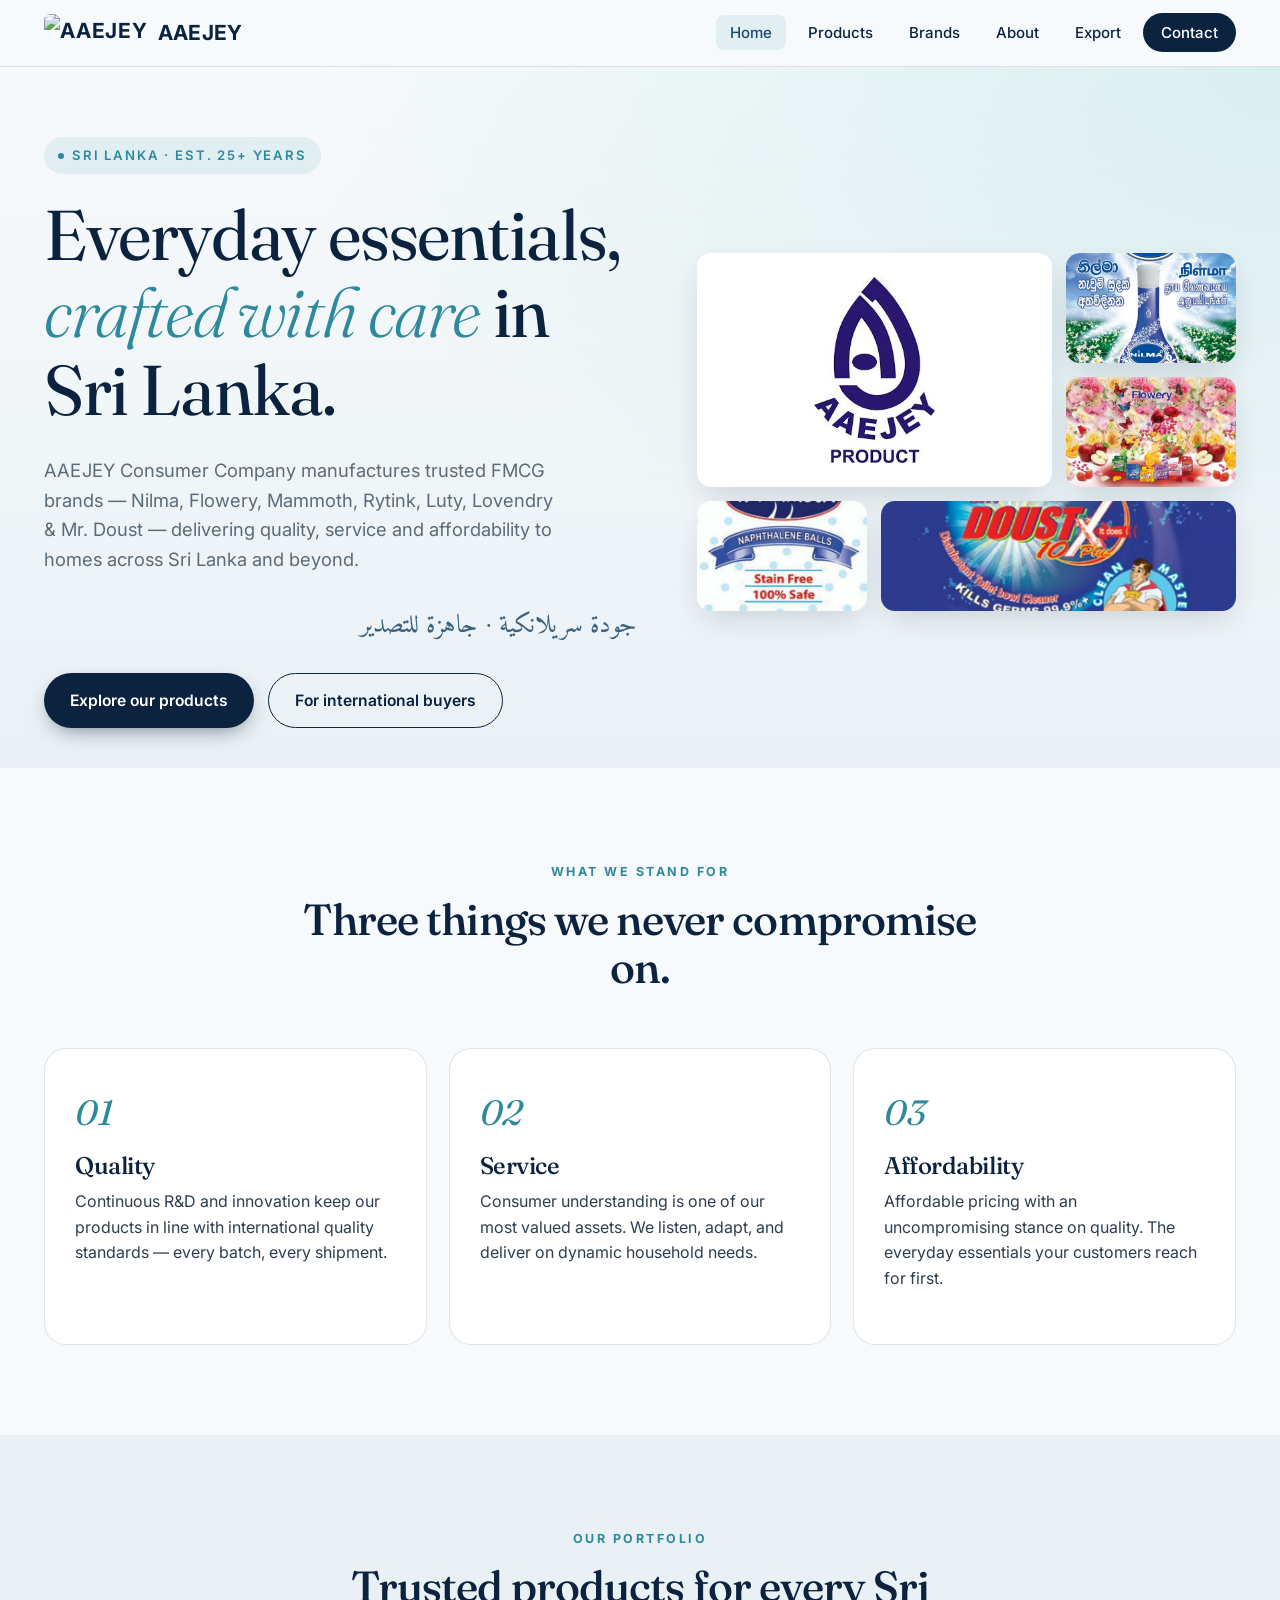
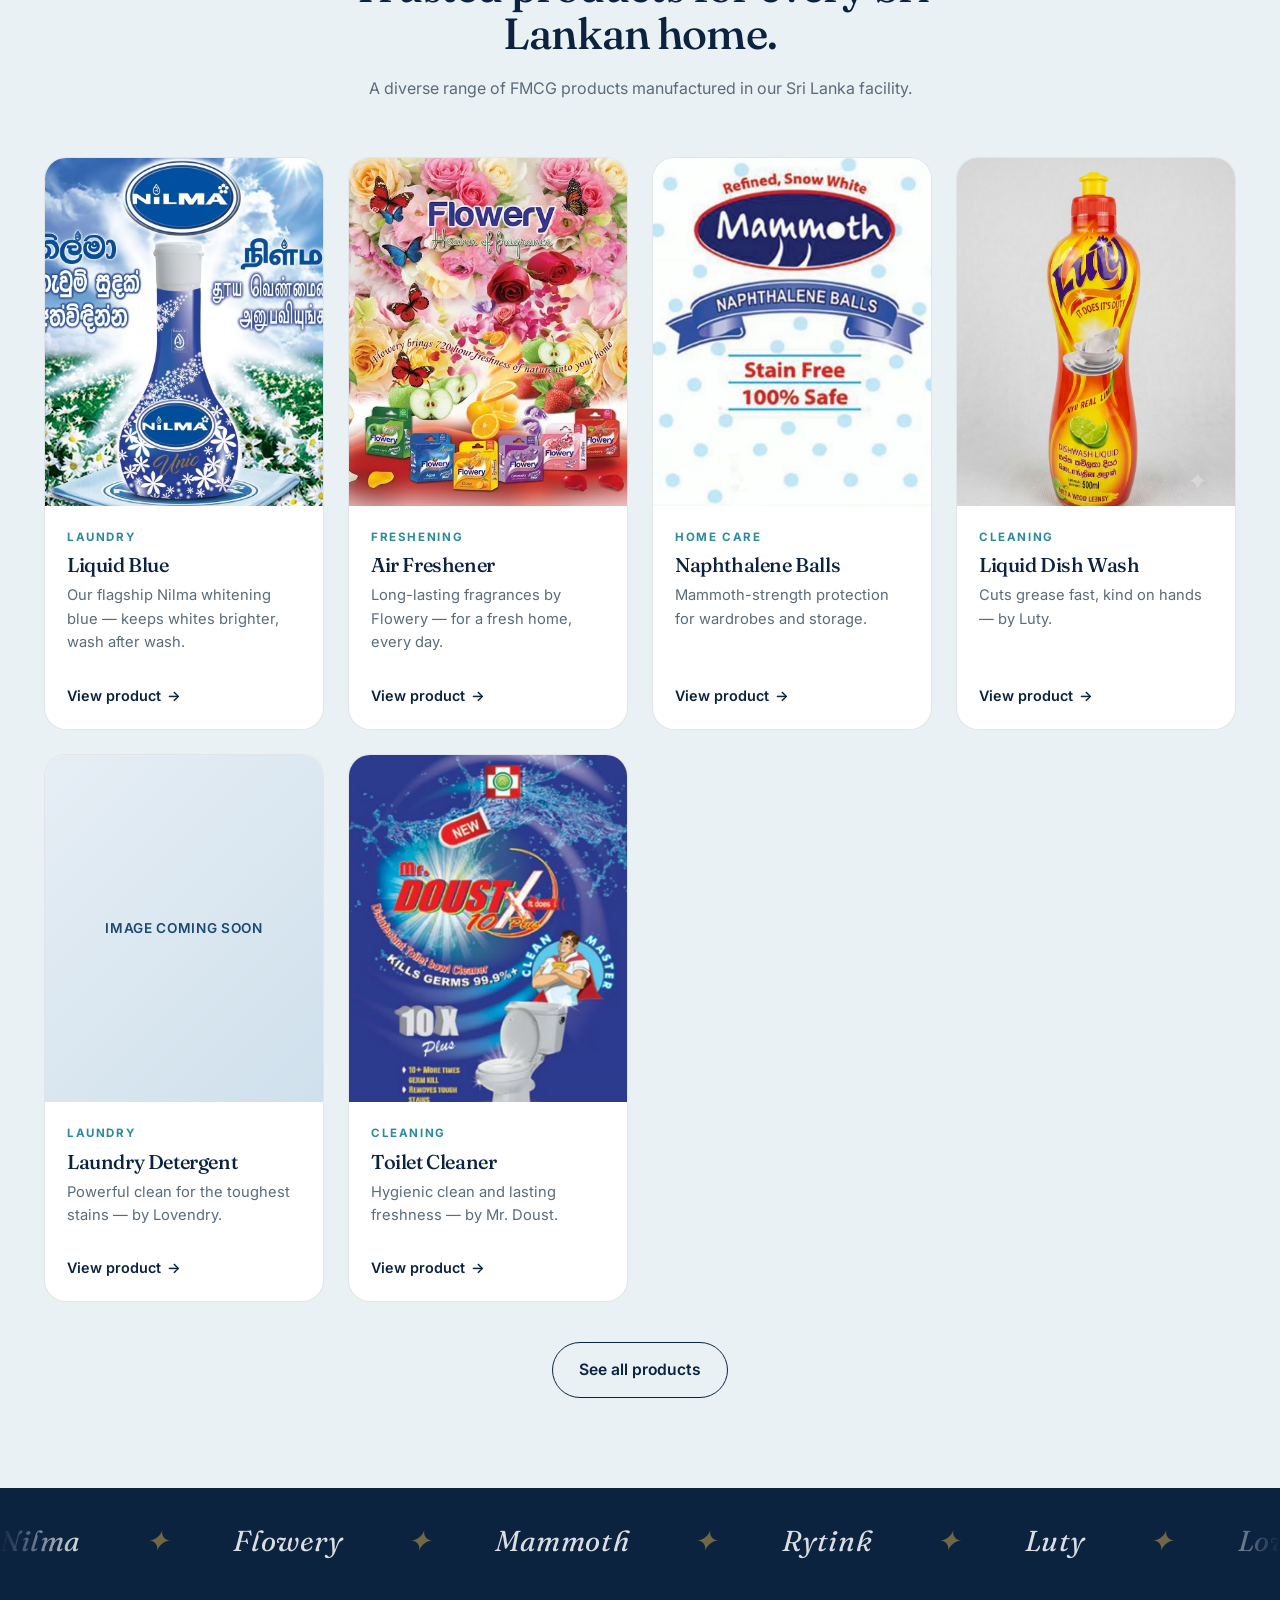
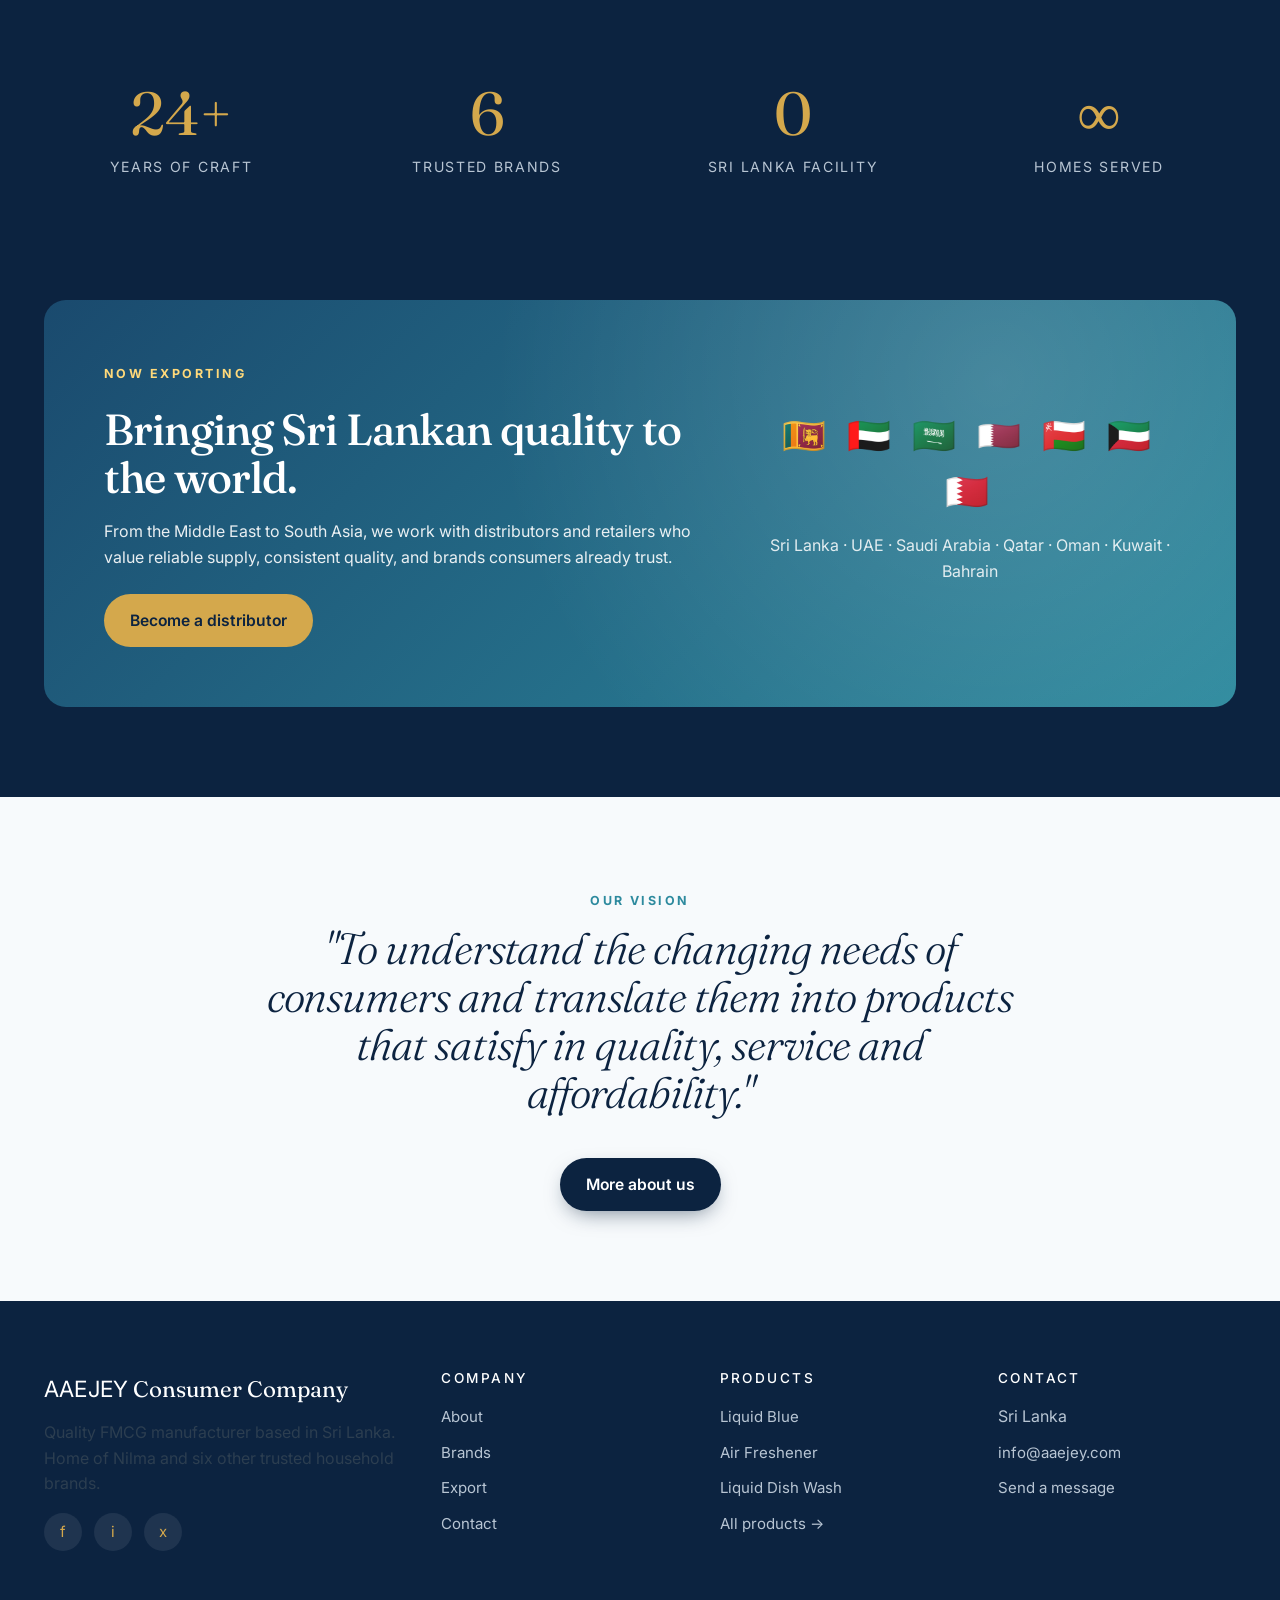
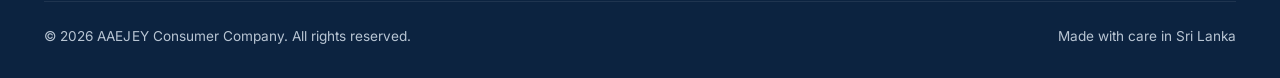
==== public/index.html @ 7e5bed6c "Changes Co-authored-by: abdulmalikhyder <215497698+abdulmalikhyder@users.noreply.github.com>" ====
<!DOCTYPE html>
<html lang="en">
<head>
  <link rel="icon" type="image/jpeg" href="https://assets.zyrosite.com/cdn-cgi/image/format=auto,w=32,h=32,fit=crop,q=95/A0xe4yop0MS1pJjZ/th-YrD1LxaeLzt4BWar.jpg" />

  <meta charset="UTF-8" />
  <meta name="viewport" content="width=device-width, initial-scale=1.0" />
  <title>AAEJEY Consumer Company — Sri Lankan FMCG Manufacturer & Exporter</title>
  <meta name="description" content="AAEJEY Consumer Company manufactures trusted FMCG brands — Nilma, Flowery, Mammoth, Rytink, Luty, Lovendry, Mr. Doust — from our Sri Lanka facility in Sri Lanka. Exporting quality home-care products worldwide." />
  <meta name="author" content="AAEJEY Consumer Company" />
  <meta property="og:title" content="AAEJEY Consumer Company — Sri Lankan FMCG Manufacturer & Exporter" />
  <meta property="og:description" content="25+ years of quality FMCG manufacturing in Sri Lanka. Now serving the Middle East and global markets." />
  <meta property="og:type" content="website" />
  <meta property="og:image" content="https://assets.zyrosite.com/cdn-cgi/image/format=auto,w=1200,h=630,fit=crop/A0xe4yop0MS1pJjZ/my-project-1-YNqOXwJGp0TwbP0M.jpg" />
  <meta name="twitter:card" content="summary_large_image" />
  <link rel="preconnect" href="https://fonts.googleapis.com" />
  <link rel="preconnect" href="https://fonts.gstatic.com" crossorigin />
  <link href="https://fonts.googleapis.com/css2?family=Fraunces:ital,wght@0,300..700;1,300..700&family=Inter:wght@400;500;600;700&family=Amiri:wght@400;700&display=swap" rel="stylesheet" />
  <link rel="stylesheet" href="assets/css/styles.css" />
</head>
<body>

<!-- NAV -->
<nav class="nav">
  <div class="nav-inner">
    <a href="index.html" class="brand">
      <img src="https://assets.zyrosite.com/cdn-cgi/image/format=auto,w=120,fit=crop,q=95/A0xe4yop0MS1pJjZ/th-YrD1LxaeLzt4BWar.jpg" class="brand-logo-img" alt="AAEJEY" />
      <span><span class="aaejey-name">AAEJEY</span></span>
    </a>
    <button class="hamburger" aria-label="Menu"><span></span><span></span><span></span></button>
    <ul class="nav-links">
      <li><a href="index.html">Home</a></li>
      <li><a href="products.html">Products</a></li>
      <li><a href="brands.html">Brands</a></li>
      <li><a href="about.html">About</a></li>
      <li><a href="export.html">Export</a></li>
      <li><a href="contact.html" class="nav-cta">Contact</a></li>
    </ul>
  </div>
</nav>

<!-- HERO -->
<header class="hero">
  <div class="container hero-grid">
    <div class="reveal">
      <span class="hero-eyebrow">Sri Lanka · Est. 25+ years</span>
      <h1>Everyday essentials, <em>crafted with care</em> in Sri Lanka.</h1>
      <p class="hero-sub"><span class="aaejey-name">AAEJEY</span> Consumer Company manufactures trusted FMCG brands — Nilma, Flowery, Mammoth, Rytink, Luty, Lovendry &amp; Mr. Doust — delivering quality, service and affordability to homes across Sri Lanka and beyond.</p>
      <p class="hero-arabic">جودة سريلانكية · جاهزة للتصدير</p>
      <div class="hero-cta">
        <a href="products.html" class="btn btn-primary">Explore our products</a>
        <a href="export.html" class="btn btn-ghost">For international buyers</a>
      </div>
    </div>
    <div class="hero-collage reveal">
      <img src="assets/images/aaejey-logo.png" alt="AAEJEY brand showcase" loading="eager" style="object-fit: contain; background: #fff; padding: 24px;" />
      <img src="assets/images/liquid-blue.png" alt="Nilma product" loading="lazy" />
      <img src="assets/images/air-freshener.png" alt="Product detail" loading="lazy" />
      <img src="assets/images/naphthalene-balls.png" alt="Product detail" loading="lazy" />
      <img src="assets/images/toilet-cleaner.png" alt="Product detail" loading="lazy" />
    </div>
  </div>
</header>

<!-- PILLARS -->
<section class="section">
  <div class="container">
    <div class="section-head reveal">
      <span class="section-eyebrow">What we stand for</span>
      <h2>Three things we never compromise on.</h2>
    </div>
    <div class="pillars">
      <div class="pillar reveal">
        <div class="pillar-num">01</div>
        <h3>Quality</h3>
        <p>Continuous R&amp;D and innovation keep our products in line with international quality standards — every batch, every shipment.</p>
      </div>
      <div class="pillar reveal">
        <div class="pillar-num">02</div>
        <h3>Service</h3>
        <p>Consumer understanding is one of our most valued assets. We listen, adapt, and deliver on dynamic household needs.</p>
      </div>
      <div class="pillar reveal">
        <div class="pillar-num">03</div>
        <h3>Affordability</h3>
        <p>Affordable pricing with an uncompromising stance on quality. The everyday essentials your customers reach for first.</p>
      </div>
    </div>
  </div>
</section>

<!-- PRODUCT FEATURED -->
<section class="section" style="background:var(--paper-2);">
  <div class="container">
    <div class="section-head reveal">
      <span class="section-eyebrow">Our portfolio</span>
      <h2>Trusted products for every Sri Lankan home.</h2>
      <p class="muted">A diverse range of FMCG products manufactured in our Sri Lanka facility.</p>
    </div>
    <div class="product-grid">
      <a href="products/liquid-blue.html" class="product-card reveal">
        <div class="product-card-media" style="aspect-ratio:4/5;background:#fff;"><img src="assets/images/liquid-blue.png" alt="Nilma Liquid Blue" style="object-fit:cover;width:100%;height:100%;" /></div>
        <div class="product-card-body">
          <div class="product-card-tag">Laundry</div>
          <h3>Liquid Blue</h3>
          <p>Our flagship Nilma whitening blue — keeps whites brighter, wash after wash.</p>
          <span class="product-card-link">View product</span>
        </div>
      </a>
      <a href="products/air-freshener.html" class="product-card reveal">
        <div class="product-card-media" style="aspect-ratio:4/5;background:#fff;"><img src="assets/images/air-freshener.png" alt="Air Freshener" style="object-fit:cover;width:100%;height:100%;" /></div>
        <div class="product-card-body">
          <div class="product-card-tag">Freshening</div>
          <h3>Air Freshener</h3>
          <p>Long-lasting fragrances by Flowery — for a fresh home, every day.</p>
          <span class="product-card-link">View product</span>
        </div>
      </a>
      <a href="products/naphthalene-balls.html" class="product-card reveal">
        <div class="product-card-media" style="aspect-ratio:4/5;background:#fff;"><img src="assets/images/naphthalene-balls.png" alt="Naphthalene Balls" style="object-fit:cover;width:100%;height:100%;" /></div>
        <div class="product-card-body">
          <div class="product-card-tag">Home care</div>
          <h3>Naphthalene Balls</h3>
          <p>Mammoth-strength protection for wardrobes and storage.</p>
          <span class="product-card-link">View product</span>
        </div>
      </a>
      <a href="products/liquid-dish-wash.html" class="product-card reveal">
        <div class="product-card-media" style="aspect-ratio:4/5;background:#fff;"><img src="assets/images/liquid-dish-wash.png" alt="Liquid Dish Wash" style="object-fit:cover;width:100%;height:100%;" /></div>
        <div class="product-card-body">
          <div class="product-card-tag">Cleaning</div>
          <h3>Liquid Dish Wash</h3>
          <p>Cuts grease fast, kind on hands — by Luty.</p>
          <span class="product-card-link">View product</span>
        </div>
      </a>
      <a href="products/laundry-detergent.html" class="product-card reveal">
        <div class="product-card-media" style="display:flex;align-items:center;justify-content:center;background:linear-gradient(135deg,#e6eef5,#cfe0ec);color:#1a4a6e;font-family:Inter,sans-serif;font-size:.85rem;font-weight:600;letter-spacing:.05em;text-transform:uppercase;min-height:180px;">Image coming soon</div>
        <div class="product-card-body">
          <div class="product-card-tag">Laundry</div>
          <h3>Laundry Detergent</h3>
          <p>Powerful clean for the toughest stains — by Lovendry.</p>
          <span class="product-card-link">View product</span>
        </div>
      </a>
      <a href="products/toilet-cleaner.html" class="product-card reveal">
        <div class="product-card-media" style="aspect-ratio:4/5;background:#fff;"><img src="assets/images/toilet-cleaner.png" alt="Toilet Cleaner" style="object-fit:cover;width:100%;height:100%;" /></div>
        <div class="product-card-body">
          <div class="product-card-tag">Cleaning</div>
          <h3>Toilet Cleaner</h3>
          <p>Hygienic clean and lasting freshness — by Mr. Doust.</p>
          <span class="product-card-link">View product</span>
        </div>
      </a>
    </div>
    <div class="text-center" style="margin-top:40px;">
      <a href="products.html" class="btn btn-ghost">See all products</a>
    </div>
  </div>
</section>

<!-- MARQUEE -->
<div class="marquee">
  <div class="marquee-track">
    <span class="marquee-item">Nilma</span>
    <span class="marquee-item">Flowery</span>
    <span class="marquee-item">Mammoth</span>
    <span class="marquee-item">Rytink</span>
    <span class="marquee-item">Luty</span>
    <span class="marquee-item">Lovendry</span>
    <span class="marquee-item">Mr. Doust</span>
    <span class="marquee-item">Nilma</span>
    <span class="marquee-item">Flowery</span>
    <span class="marquee-item">Mammoth</span>
    <span class="marquee-item">Rytink</span>
    <span class="marquee-item">Luty</span>
    <span class="marquee-item">Lovendry</span>
    <span class="marquee-item">Mr. Doust</span>
  </div>
</div>

<!-- STATS / EXPORT -->
<section class="section section-dark">
  <div class="container">
    <div class="stats reveal">
      <div><div class="stat-num"><span data-count="25" data-suffix="+">0</span></div><div class="stat-label">Years of craft</div></div>
      <div><div class="stat-num"><span data-count="7">0</span></div><div class="stat-label">Trusted brands</div></div>
      <div><div class="stat-num"><span data-count="1">0</span></div><div class="stat-label">Sri Lanka facility</div></div>
      <div><div class="stat-num">∞</div><div class="stat-label">Homes served</div></div>
    </div>
    <div class="divider"></div>
    <div class="export-banner reveal">
      <div>
        <span class="section-eyebrow" style="color:#ffd97a;">Now exporting</span>
        <h2 style="margin-top:8px;">Bringing Sri Lankan quality to the world.</h2>
        <p>From the Middle East to South Asia, we work with distributors and retailers who value reliable supply, consistent quality, and brands consumers already trust.</p>
        <a href="export.html" class="btn btn-gold" style="margin-top:8px;">Become a distributor</a>
      </div>
      <div class="text-center">
        <div class="export-flags">🇱🇰 🇦🇪 🇸🇦 🇶🇦 🇴🇲 🇰🇼 🇧🇭</div>
        <p style="margin-top:14px;opacity:.85;">Sri Lanka · UAE · Saudi Arabia · Qatar · Oman · Kuwait · Bahrain</p>
      </div>
    </div>
  </div>
</section>

<!-- VISION SNIPPET -->
<section class="section">
  <div class="container" style="max-width:820px;text-align:center;">
    <div class="reveal">
      <span class="section-eyebrow">Our vision</span>
      <h2 style="font-style:italic;font-weight:300;">"To understand the changing needs of consumers and translate them into products that satisfy in quality, service and affordability."</h2>
      <a href="about.html" class="btn btn-primary" style="margin-top:24px;">More about us</a>
    </div>
  </div>
</section>

<!-- FOOTER -->
<footer class="footer">
  <div class="container">
    <div class="footer-grid">
      <div>
        <div class="footer-brand"><span class="aaejey-name">AAEJEY</span> Consumer Company</div>
        <p>Quality FMCG manufacturer based in Sri Lanka. Home of Nilma and six other trusted household brands.</p>
        <div class="footer-social">
          <a href="https://www.facebook.com/" aria-label="Facebook">f</a>
          <a href="https://www.instagram.com/" aria-label="Instagram">i</a>
          <a href="https://twitter.com/" aria-label="Twitter">x</a>
        </div>
      </div>
      <div>
        <h4>Company</h4>
        <ul>
          <li><a href="about.html">About</a></li>
          <li><a href="brands.html">Brands</a></li>
          <li><a href="export.html">Export</a></li>
          <li><a href="contact.html">Contact</a></li>
        </ul>
      </div>
      <div>
        <h4>Products</h4>
        <ul>
          <li><a href="products/liquid-blue.html">Liquid Blue</a></li>
          <li><a href="products/air-freshener.html">Air Freshener</a></li>
          <li><a href="products/liquid-dish-wash.html">Liquid Dish Wash</a></li>
          <li><a href="products.html">All products →</a></li>
        </ul>
      </div>
      <div>
        <h4>Contact</h4>
        <ul>
          <li>Sri Lanka</li>
          <li><a href="mailto:info@aaejey.com">info@aaejey.com</a></li>
          <li><a href="contact.html">Send a message</a></li>
        </ul>
      </div>
    </div>
    <div class="footer-bottom">
      <div>© <span id="year"></span> <span class="aaejey-name">AAEJEY</span> Consumer Company. All rights reserved.</div>
      <div>Made with care in Sri Lanka</div>
    </div>
  </div>
</footer>

<script src="assets/js/main.js"></script>
</body>
</html>
---- public/assets/css/styles.css ----
/* ============================================================
   AAEJEY Consumer Company — Ocean Deep design system
   Pure CSS. No build step. Edit freely.
   ============================================================ */

:root {
  --navy: #0c2340;
  --navy-2: #0f2d4f;
  --ocean: #1a4a6e;
  --teal: #2d8a9e;
  --mint: #5cbdb9;
  --gold: #d4a84c;
  --paper: #f7fafc;
  --paper-2: #eaf1f5;
  --ink: #0b1a2a;
  --muted: #5a6b7a;
  --line: rgba(12, 35, 64, 0.12);
  --shadow-sm: 0 2px 8px rgba(12, 35, 64, 0.06);
  --shadow-md: 0 12px 32px -8px rgba(12, 35, 64, 0.18);
  --shadow-lg: 0 30px 60px -20px rgba(12, 35, 64, 0.35);
  --radius: 14px;
  --radius-lg: 22px;
  --maxw: 1240px;
  --font-display: "Fraunces", Georgia, "Times New Roman", serif;
  --font-body: "Inter", -apple-system, BlinkMacSystemFont, "Segoe UI", Roboto, sans-serif;
  --font-arabic: "Amiri", "Noto Naskh Arabic", serif;
}

* { box-sizing: border-box; }
html { scroll-behavior: smooth; -webkit-text-size-adjust: 100%; }
body {
  margin: 0;
  font-family: var(--font-body);
  color: var(--ink);
  background: var(--paper);
  line-height: 1.6;
  font-size: 16px;
  -webkit-font-smoothing: antialiased;
}
img { max-width: 100%; display: block; }
a { color: var(--ocean); text-decoration: none; transition: color .2s ease; }
a:hover { color: var(--teal); }

h1, h2, h3, h4 {
  font-family: var(--font-display);
  font-weight: 500;
  letter-spacing: -0.02em;
  color: var(--navy);
  line-height: 1.1;
  margin: 0 0 .4em;
}
h1 { font-size: clamp(2.4rem, 5.5vw, 4.4rem); font-weight: 400; }
h2 { font-size: clamp(1.8rem, 3.4vw, 2.8rem); }
h3 { font-size: clamp(1.25rem, 2vw, 1.5rem); }
p { margin: 0 0 1em; color: #2c3e50; }
.muted { color: var(--muted); }

.container { max-width: var(--maxw); margin: 0 auto; padding: 0 24px; }

/* ===== NAVBAR ===== */
.nav {
  position: sticky; top: 0; z-index: 50;
  backdrop-filter: saturate(180%) blur(14px);
  -webkit-backdrop-filter: saturate(180%) blur(14px);
  background: rgba(247, 250, 252, 0.78);
  border-bottom: 1px solid var(--line);
}
.nav-inner {
  display: flex; align-items: center; justify-content: space-between;
  padding: 14px 24px; max-width: var(--maxw); margin: 0 auto;
}
.brand {
  display: flex; align-items: center; gap: 10px;
  font-family: var(--font-body); font-size: 1.3rem; font-weight: 700;
  color: var(--navy); letter-spacing: .04em;
}
.brand-mark {
  width: 36px; height: 36px; border-radius: 10px;
  background: linear-gradient(135deg, var(--ocean), var(--teal));
  display: grid; place-items: center; color: #fff; font-weight: 700;
  font-family: var(--font-body); box-shadow: var(--shadow-sm);
}
.brand-logo-img {
  width: auto; height: 38px;
  object-fit: contain;
  border-radius: 6px;
}
.nav-links {
  display: flex; gap: 8px; align-items: center; list-style: none;
  margin: 0; padding: 0;
}
.nav-links a {
  color: var(--navy); font-weight: 500; font-size: .94rem;
  padding: 8px 14px; border-radius: 8px;
}
.nav-links a:hover, .nav-links a.active {
  background: rgba(45, 138, 158, 0.1); color: var(--ocean);
}
.nav-cta {
  background: var(--navy); color: #fff !important;
  padding: 10px 18px !important; border-radius: 999px !important;
}
.nav-cta:hover { background: var(--ocean); }
.hamburger {
  display: none; background: none; border: 0; cursor: pointer;
  width: 40px; height: 40px; padding: 8px;
}
.hamburger span {
  display: block; width: 22px; height: 2px;
  background: var(--navy); margin: 5px auto; transition: .3s;
}

@media (max-width: 880px) {
  .hamburger { display: block; }
  .nav-links {
    position: fixed; inset: 64px 0 auto 0;
    background: var(--paper); flex-direction: column; gap: 0;
    padding: 12px 24px 24px; border-bottom: 1px solid var(--line);
    transform: translateY(-120%); transition: transform .35s ease;
  }
  .nav-links.open { transform: translateY(0); }
  .nav-links li { width: 100%; }
  .nav-links a { display: block; padding: 14px 12px; }
}

/* ===== HERO ===== */
.hero {
  position: relative; overflow: hidden;
  background:
    radial-gradient(ellipse at top right, rgba(92,189,185,.18), transparent 55%),
    linear-gradient(180deg, var(--paper) 0%, var(--paper-2) 100%);
  padding: 70px 0 40px;
}
.hero-grid {
  display: grid; grid-template-columns: 1.1fr 1fr; gap: 60px; align-items: center;
}
.hero-eyebrow {
  display: inline-flex; align-items: center; gap: 8px;
  font-size: .82rem; font-weight: 600; letter-spacing: .14em;
  text-transform: uppercase; color: var(--teal);
  background: rgba(45,138,158,.1); padding: 8px 14px; border-radius: 999px;
  margin-bottom: 22px;
}
.hero-eyebrow::before {
  content: ""; width: 6px; height: 6px; border-radius: 50%; background: var(--teal);
}
.hero h1 em {
  font-style: italic; color: var(--teal); font-weight: 300;
}
.hero-sub {
  font-size: 1.15rem; color: var(--muted); max-width: 520px; margin: 24px 0 32px;
}
.hero-arabic {
  font-family: var(--font-arabic); font-size: 1.6rem; color: var(--ocean);
  direction: rtl; margin-top: 8px; opacity: .85;
}
.hero-cta { display: flex; gap: 14px; flex-wrap: wrap; }

.hero-collage {
  position: relative; display: grid; gap: 14px;
  grid-template-columns: repeat(3, 1fr);
  grid-auto-rows: 110px;
}
.hero-collage img {
  width: 100%; height: 100%; object-fit: cover; object-position: center;
  border-radius: var(--radius); background: #fff;
  box-shadow: var(--shadow-md);
}
.hero-collage img:nth-child(1) { grid-column: 1/3; grid-row: 1/3; }
.hero-collage img:nth-child(2) { grid-column: 3/4; grid-row: 1/2; }
.hero-collage img:nth-child(3) { grid-column: 3/4; grid-row: 2/3; }
.hero-collage img:nth-child(4) { grid-column: 1/2; grid-row: 3/4; }
.hero-collage img:nth-child(5) { grid-column: 2/4; grid-row: 3/4; }

@media (max-width: 880px) {
  .hero-grid { grid-template-columns: 1fr; gap: 40px; }
  .hero-collage { grid-auto-rows: 80px; }
}

/* ===== BUTTONS ===== */
.btn {
  display: inline-flex; align-items: center; gap: 10px;
  padding: 14px 26px; border-radius: 999px; font-weight: 600; font-size: .98rem;
  border: 0; cursor: pointer; transition: all .25s ease;
  font-family: inherit;
}
.btn-primary {
  background: var(--navy); color: #fff;
  box-shadow: 0 8px 22px -8px rgba(12,35,64,.6);
}
.btn-primary:hover { background: var(--ocean); transform: translateY(-2px); color: #fff; }
.btn-ghost {
  background: transparent; color: var(--navy); border: 1.5px solid var(--navy);
}
.btn-ghost:hover { background: var(--navy); color: #fff; }
.btn-mint {
  background: var(--teal); color: #fff;
}
.btn-mint:hover { background: var(--ocean); color: #fff; transform: translateY(-2px); }
.btn-gold {
  background: var(--gold); color: var(--navy);
}
.btn-gold:hover { background: #e6b85a; transform: translateY(-2px); }

/* ===== SECTIONS ===== */
.section { padding: 90px 0; }
.section-tight { padding: 60px 0; }
.section-dark {
  background: var(--navy); color: #e8eef4;
}
.section-dark h1, .section-dark h2, .section-dark h3 { color: #fff; }
.section-dark p { color: #b8c5d3; }
.section-head { max-width: 720px; margin: 0 auto 56px; text-align: center; }
.section-eyebrow {
  display: inline-block; font-size: .78rem; font-weight: 700;
  letter-spacing: .2em; text-transform: uppercase; color: var(--teal);
  margin-bottom: 14px;
}

/* ===== PILLARS ===== */
.pillars { display: grid; grid-template-columns: repeat(3, 1fr); gap: 22px; }
.pillar {
  padding: 36px 30px; background: #fff; border-radius: var(--radius-lg);
  border: 1px solid var(--line); transition: all .3s ease;
}
.pillar:hover { transform: translateY(-4px); box-shadow: var(--shadow-md); border-color: var(--teal); }
.pillar-num {
  font-family: var(--font-display); font-size: 2.2rem; color: var(--teal);
  font-style: italic; margin-bottom: 12px;
}
.pillar h3 { margin-bottom: 10px; }
@media (max-width: 760px) { .pillars { grid-template-columns: 1fr; } }

/* ===== PRODUCT GRID ===== */
.product-grid {
  display: grid; grid-template-columns: repeat(auto-fill, minmax(260px, 1fr));
  gap: 24px;
}
.product-card {
  background: #fff; border-radius: var(--radius-lg); overflow: hidden;
  border: 1px solid var(--line);
  transition: all .35s cubic-bezier(.2,.8,.2,1);
  display: flex; flex-direction: column;
}
.product-card:hover {
  transform: translateY(-6px);
  box-shadow: 0 25px 50px -15px rgba(45,138,158,.35);
  border-color: var(--teal);
}
.product-card-media {
  aspect-ratio: 4/5; overflow: hidden; background: #fff;
}
.product-card-media img {
  width: 100%; height: 100%; object-fit: cover;
  transition: transform .6s ease;
}
.product-card:hover .product-card-media img { transform: scale(1.06); }
.product-card-body { padding: 22px; flex: 1; display: flex; flex-direction: column; }
.product-card-tag {
  font-size: .72rem; font-weight: 700; letter-spacing: .14em;
  text-transform: uppercase; color: var(--teal); margin-bottom: 8px;
}
.product-card h3 { font-size: 1.25rem; margin-bottom: 8px; }
.product-card p { font-size: .92rem; color: var(--muted); flex: 1; }
.product-card-link {
  display: inline-flex; align-items: center; gap: 6px;
  font-weight: 600; color: var(--navy); margin-top: 14px; font-size: .9rem;
}
.product-card-link::after { content: "→"; transition: transform .2s; }
.product-card:hover .product-card-link::after { transform: translateX(4px); }

/* ===== FILTER CHIPS ===== */
.chips {
  display: flex; gap: 10px; flex-wrap: wrap; justify-content: center;
  margin-bottom: 40px;
}
.chip {
  padding: 10px 18px; border-radius: 999px; border: 1.5px solid var(--line);
  background: #fff; color: var(--navy); font-weight: 600; font-size: .9rem;
  cursor: pointer; transition: all .2s;
  font-family: inherit;
}
.chip:hover { border-color: var(--teal); color: var(--teal); }
.chip.active { background: var(--navy); border-color: var(--navy); color: #fff; }

/* ===== MARQUEE ===== */
.marquee {
  overflow: hidden; padding: 30px 0;
  background: var(--navy);
  position: relative;
}
.marquee::before, .marquee::after {
  content: ""; position: absolute; top: 0; bottom: 0; width: 80px; z-index: 2;
  pointer-events: none;
}
.marquee::before { left: 0; background: linear-gradient(90deg, var(--navy), transparent); }
.marquee::after { right: 0; background: linear-gradient(-90deg, var(--navy), transparent); }
.marquee-track {
  display: flex; gap: 64px; animation: marquee 28s linear infinite;
  white-space: nowrap; width: max-content;
}
.marquee:hover .marquee-track { animation-play-state: paused; }
.marquee-item {
  font-family: var(--font-display); font-size: 1.8rem; font-style: italic;
  color: #fff; opacity: .85; letter-spacing: .02em;
}
.marquee-item::after {
  content: "✦"; margin-left: 64px; color: var(--gold); opacity: .6;
}
@keyframes marquee {
  from { transform: translateX(0); }
  to { transform: translateX(-50%); }
}

/* ===== STATS ===== */
.stats {
  display: grid; grid-template-columns: repeat(4, 1fr); gap: 32px;
  text-align: center;
}
.stat-num {
  font-family: var(--font-display); font-size: clamp(2.6rem, 5vw, 3.8rem);
  color: var(--gold); font-weight: 400; line-height: 1;
}
.stat-label {
  margin-top: 12px; font-size: .88rem; letter-spacing: .12em;
  text-transform: uppercase; color: #b8c5d3;
}
@media (max-width: 760px) { .stats { grid-template-columns: repeat(2, 1fr); } }

/* ===== EXPORT BANNER ===== */
.export-banner {
  background: linear-gradient(135deg, var(--ocean), var(--teal));
  color: #fff; padding: 60px; border-radius: var(--radius-lg);
  display: grid; grid-template-columns: 1.5fr 1fr; gap: 40px; align-items: center;
  position: relative; overflow: hidden;
}
.export-banner::before {
  content: ""; position: absolute; inset: 0;
  background: radial-gradient(circle at 80% 20%, rgba(255,255,255,.15), transparent 50%);
}
.export-banner h2, .export-banner p { color: #fff; position: relative; }
.export-banner p { opacity: .9; }
.export-flags { font-size: 2.2rem; letter-spacing: 6px; }
@media (max-width: 760px) {
  .export-banner { grid-template-columns: 1fr; padding: 40px 28px; text-align: left; }
}

/* ===== BRAND CARDS ===== */
.brand-grid {
  display: grid; grid-template-columns: repeat(auto-fill, minmax(240px, 1fr));
  gap: 22px;
}
.brand-card {
  padding: 36px 28px; background: #fff; border-radius: var(--radius-lg);
  border: 1px solid var(--line); text-align: center;
  transition: all .3s ease;
}
.brand-card:hover { transform: translateY(-4px); box-shadow: var(--shadow-md); }
.brand-card.flagship {
  background: linear-gradient(160deg, var(--navy), var(--ocean));
  color: #fff; border: 0;
}
.brand-card.flagship h3, .brand-card.flagship p { color: #fff; }
.brand-card.flagship p { color: #d6e1ec; }
.brand-name {
  font-family: var(--font-display); font-size: 2rem; font-style: italic;
  color: var(--teal); margin-bottom: 6px;
}
.brand-card.flagship .brand-name { color: var(--gold); }
.flagship-tag {
  display: inline-block; font-size: .7rem; letter-spacing: .18em;
  text-transform: uppercase; color: var(--gold); margin-bottom: 12px;
  font-weight: 700;
}

/* ===== ABOUT / VISION-MISSION ===== */
.vm-grid { display: grid; grid-template-columns: 1fr 1fr; gap: 32px; }
.vm-card {
  padding: 40px; background: #fff; border-radius: var(--radius-lg);
  border-top: 4px solid var(--teal); box-shadow: var(--shadow-sm);
}
.vm-card.mission { border-top-color: var(--gold); }
.vm-card h3 { font-size: 1.6rem; }
.vm-card ul { padding-left: 18px; }
.vm-card ul li { margin-bottom: 12px; color: #2c3e50; }
@media (max-width: 760px) { .vm-grid { grid-template-columns: 1fr; } }

/* ===== EXPORT PAGE ===== */
.country-grid {
  display: grid; grid-template-columns: repeat(auto-fill, minmax(140px, 1fr));
  gap: 14px;
}
.country-pill {
  background: #fff; border: 1px solid var(--line); border-radius: 12px;
  padding: 16px 14px; text-align: center; font-weight: 600;
  display: flex; align-items: center; gap: 10px; justify-content: center;
}
.country-pill .flag { font-size: 1.4rem; }

.feature-row {
  display: grid; grid-template-columns: repeat(3, 1fr); gap: 24px;
  margin-top: 30px;
}
.feature {
  padding: 28px; background: var(--paper-2); border-radius: var(--radius);
}
.feature-icon {
  width: 46px; height: 46px; border-radius: 12px; background: var(--navy); color: #fff;
  display: grid; place-items: center; margin-bottom: 16px; font-size: 1.3rem;
}
@media (max-width: 760px) { .feature-row { grid-template-columns: 1fr; } }

/* ===== FORM ===== */
.form-wrap {
  display: grid; grid-template-columns: 1.2fr 1fr; gap: 50px;
}
.form { display: grid; gap: 16px; }
.form-row { display: grid; gap: 6px; }
.form label {
  font-size: .85rem; font-weight: 600; color: var(--navy);
  letter-spacing: .02em;
}
.form input, .form textarea {
  padding: 14px 16px; border-radius: 12px; border: 1.5px solid var(--line);
  background: #fff; font-family: inherit; font-size: 1rem; color: var(--ink);
  transition: border-color .2s, box-shadow .2s;
}
.form input:focus, .form textarea:focus {
  outline: 0; border-color: var(--teal);
  box-shadow: 0 0 0 4px rgba(45,138,158,.12);
}
.form textarea { min-height: 130px; resize: vertical; }
.form-error { color: #c0392b; font-size: .82rem; min-height: 1.1em; }
.form-success {
  padding: 18px; background: #e6f6f4; border: 1px solid var(--mint);
  border-radius: 12px; color: var(--ocean); font-weight: 600;
  display: none;
}
.form-success.show { display: block; }

.contact-side {
  padding: 36px; background: var(--navy); border-radius: var(--radius-lg);
  color: #fff;
}
.contact-side h3 { color: #fff; }
.contact-side p, .contact-side a { color: #d6e1ec; }
.contact-info { display: grid; gap: 18px; margin-top: 22px; }
.contact-info div strong { display: block; font-size: .78rem; letter-spacing: .14em;
  text-transform: uppercase; color: var(--gold); margin-bottom: 4px; font-family: var(--font-body); }
.whatsapp-btn {
  display: inline-flex; align-items: center; gap: 10px;
  background: #25d366; color: #fff !important; padding: 14px 22px;
  border-radius: 999px; font-weight: 600; margin-top: 20px;
}
.whatsapp-btn:hover { background: #1ebe5a; color: #fff !important; }

@media (max-width: 880px) { .form-wrap { grid-template-columns: 1fr; } }

/* ===== PRODUCT DETAIL ===== */
.pdp {
  display: grid; grid-template-columns: 1fr 1fr; gap: 60px; align-items: start;
}
.pdp-media {
  aspect-ratio: 1/1; border-radius: var(--radius-lg); overflow: hidden;
  background: var(--paper-2); box-shadow: var(--shadow-md);
}
.pdp-media img { width: 100%; height: 100%; object-fit: cover; }
.pdp h1 { font-size: clamp(2rem, 4vw, 3rem); margin-top: 12px; }
.pdp-tag {
  font-size: .8rem; letter-spacing: .2em; text-transform: uppercase;
  color: var(--teal); font-weight: 700;
}
.pdp-meta {
  margin: 24px 0; padding: 20px; background: var(--paper-2);
  border-radius: 12px; display: grid; gap: 8px;
}
.pdp-meta div { display: flex; justify-content: space-between; font-size: .92rem; }
.pdp-meta strong { color: var(--navy); }
@media (max-width: 880px) { .pdp { grid-template-columns: 1fr; gap: 30px; } }

/* ===== WAVE DIVIDER ===== */
.wave { display: block; width: 100%; height: 60px; }

/* ===== FOOTER ===== */
.footer {
  background: var(--navy); color: #b8c5d3; padding: 70px 0 30px;
}
.footer-grid {
  display: grid; grid-template-columns: 1.5fr 1fr 1fr 1fr; gap: 40px;
  margin-bottom: 50px;
}
.footer h4 {
  color: #fff; font-family: var(--font-body); font-size: .85rem;
  letter-spacing: .18em; text-transform: uppercase; margin-bottom: 18px;
}
.footer ul { list-style: none; padding: 0; margin: 0; }
.footer ul li { margin-bottom: 10px; }
.footer a { color: #b8c5d3; font-size: .94rem; }
.footer a:hover { color: var(--gold); }
.footer-brand { font-family: var(--font-display); font-size: 1.4rem; color: #fff; margin-bottom: 12px; }
.footer-social { display: flex; gap: 12px; margin-top: 16px; }
.footer-social a {
  width: 38px; height: 38px; border-radius: 50%;
  background: rgba(255,255,255,.08); display: grid; place-items: center;
  color: var(--gold);
}
.footer-social a:hover { background: var(--gold); color: var(--navy); }
.footer-bottom {
  border-top: 1px solid rgba(255,255,255,.08); padding-top: 24px;
  display: flex; justify-content: space-between; flex-wrap: wrap; gap: 12px;
  font-size: .85rem;
}
@media (max-width: 760px) {
  .footer-grid { grid-template-columns: 1fr 1fr; }
}

/* ===== REVEAL ANIM ===== */
.reveal {
  opacity: 0; transform: translateY(24px);
  transition: opacity .8s ease, transform .8s ease;
}
.reveal.in { opacity: 1; transform: none; }

/* ===== UTIL ===== */
.text-center { text-align: center; }
.mt-0 { margin-top: 0; }
.mb-0 { margin-bottom: 0; }
.divider {
  height: 1px; background: var(--line); margin: 60px 0;
}

/* Inline AAEJEY wordmark — inherits size/color/weight from surrounding text, only swaps the font so the J stays upright */
.aaejey-name { font-family: var(--font-body) !important; font-style: inherit; font-size: inherit; font-weight: inherit; color: inherit; letter-spacing: .01em; }
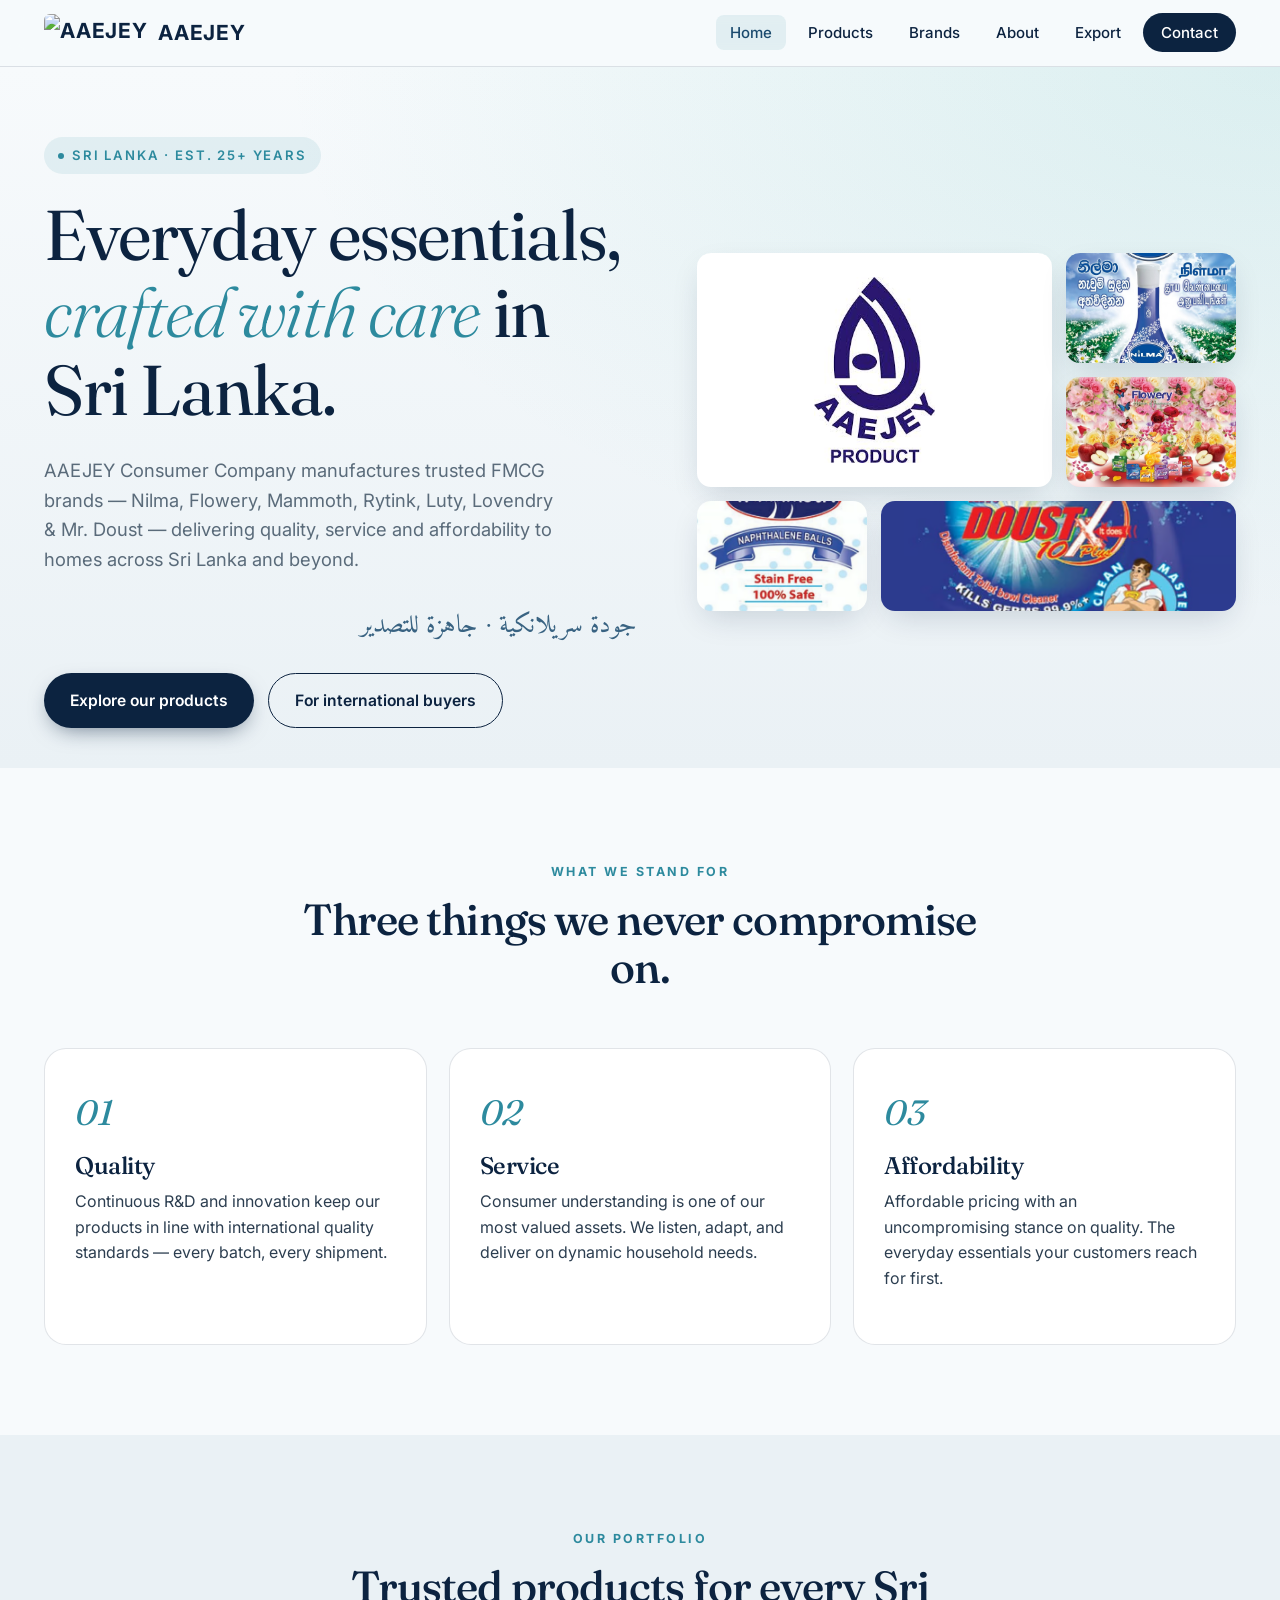
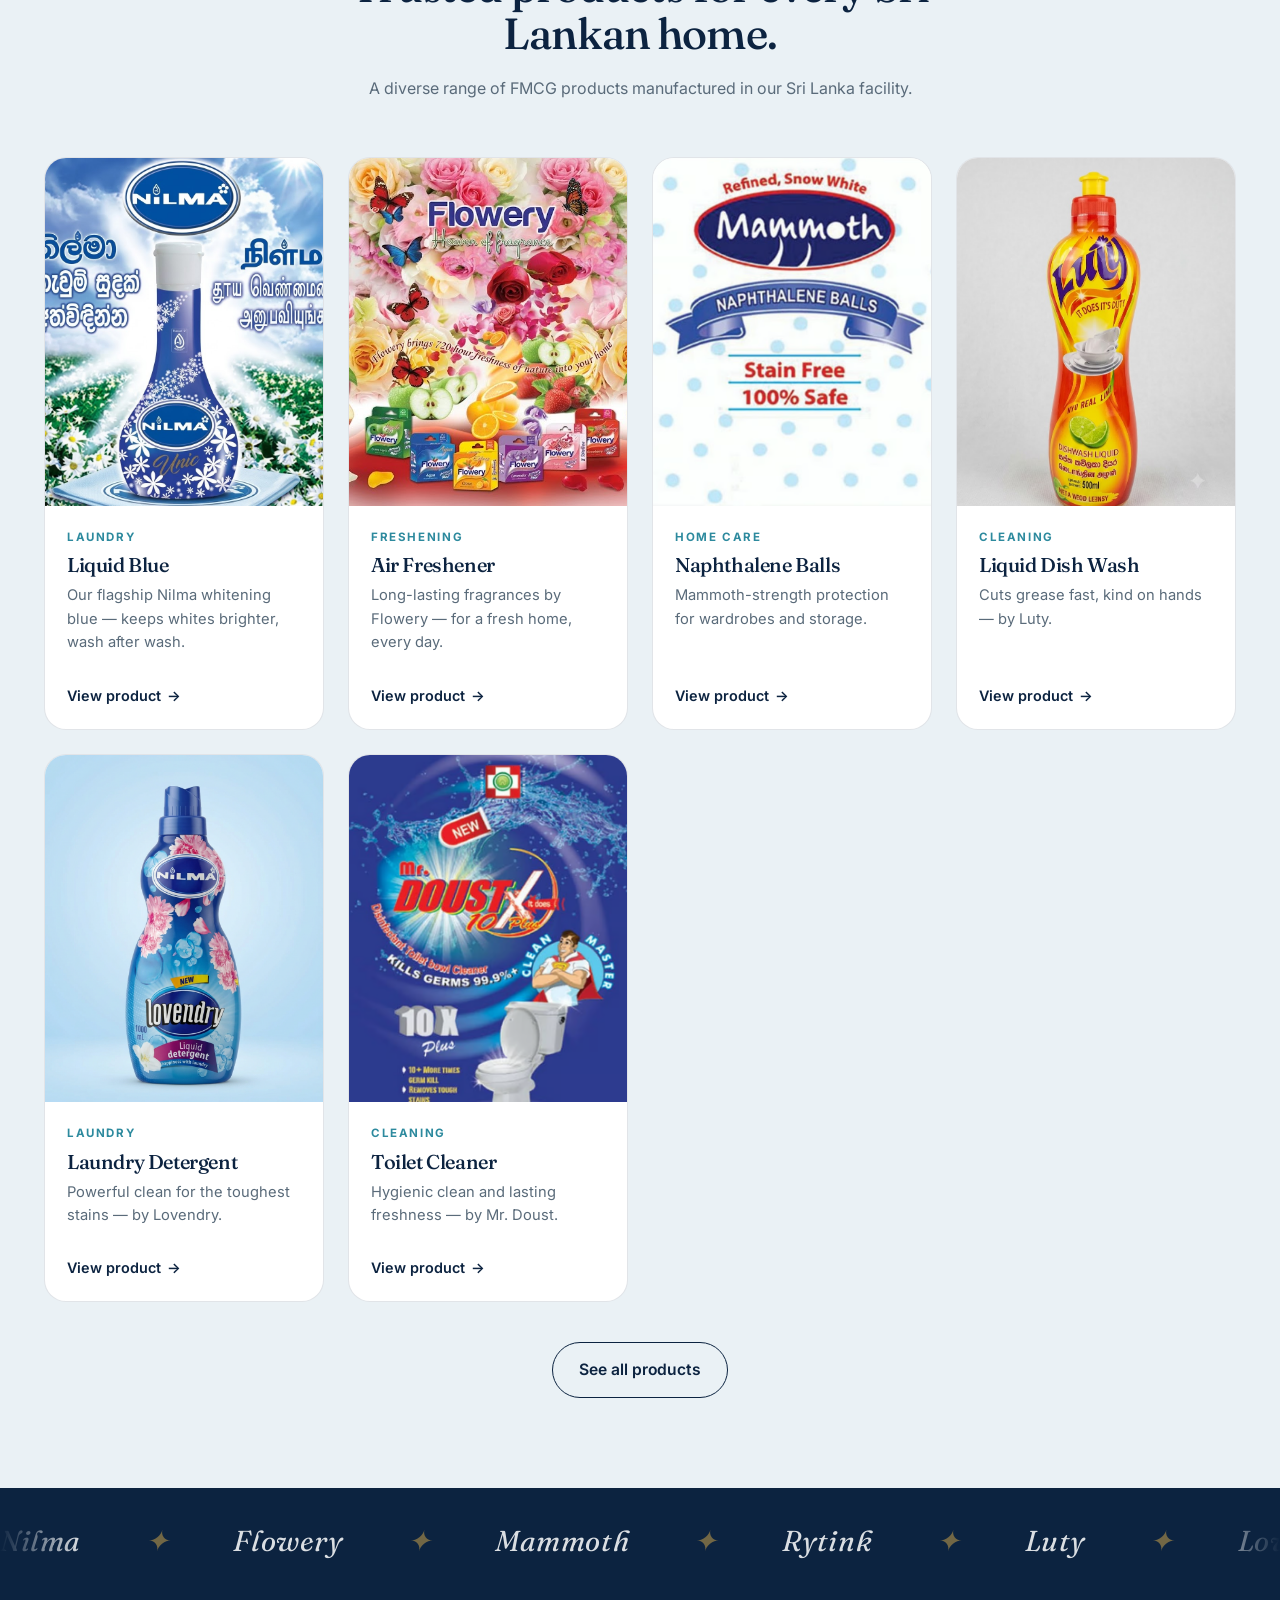
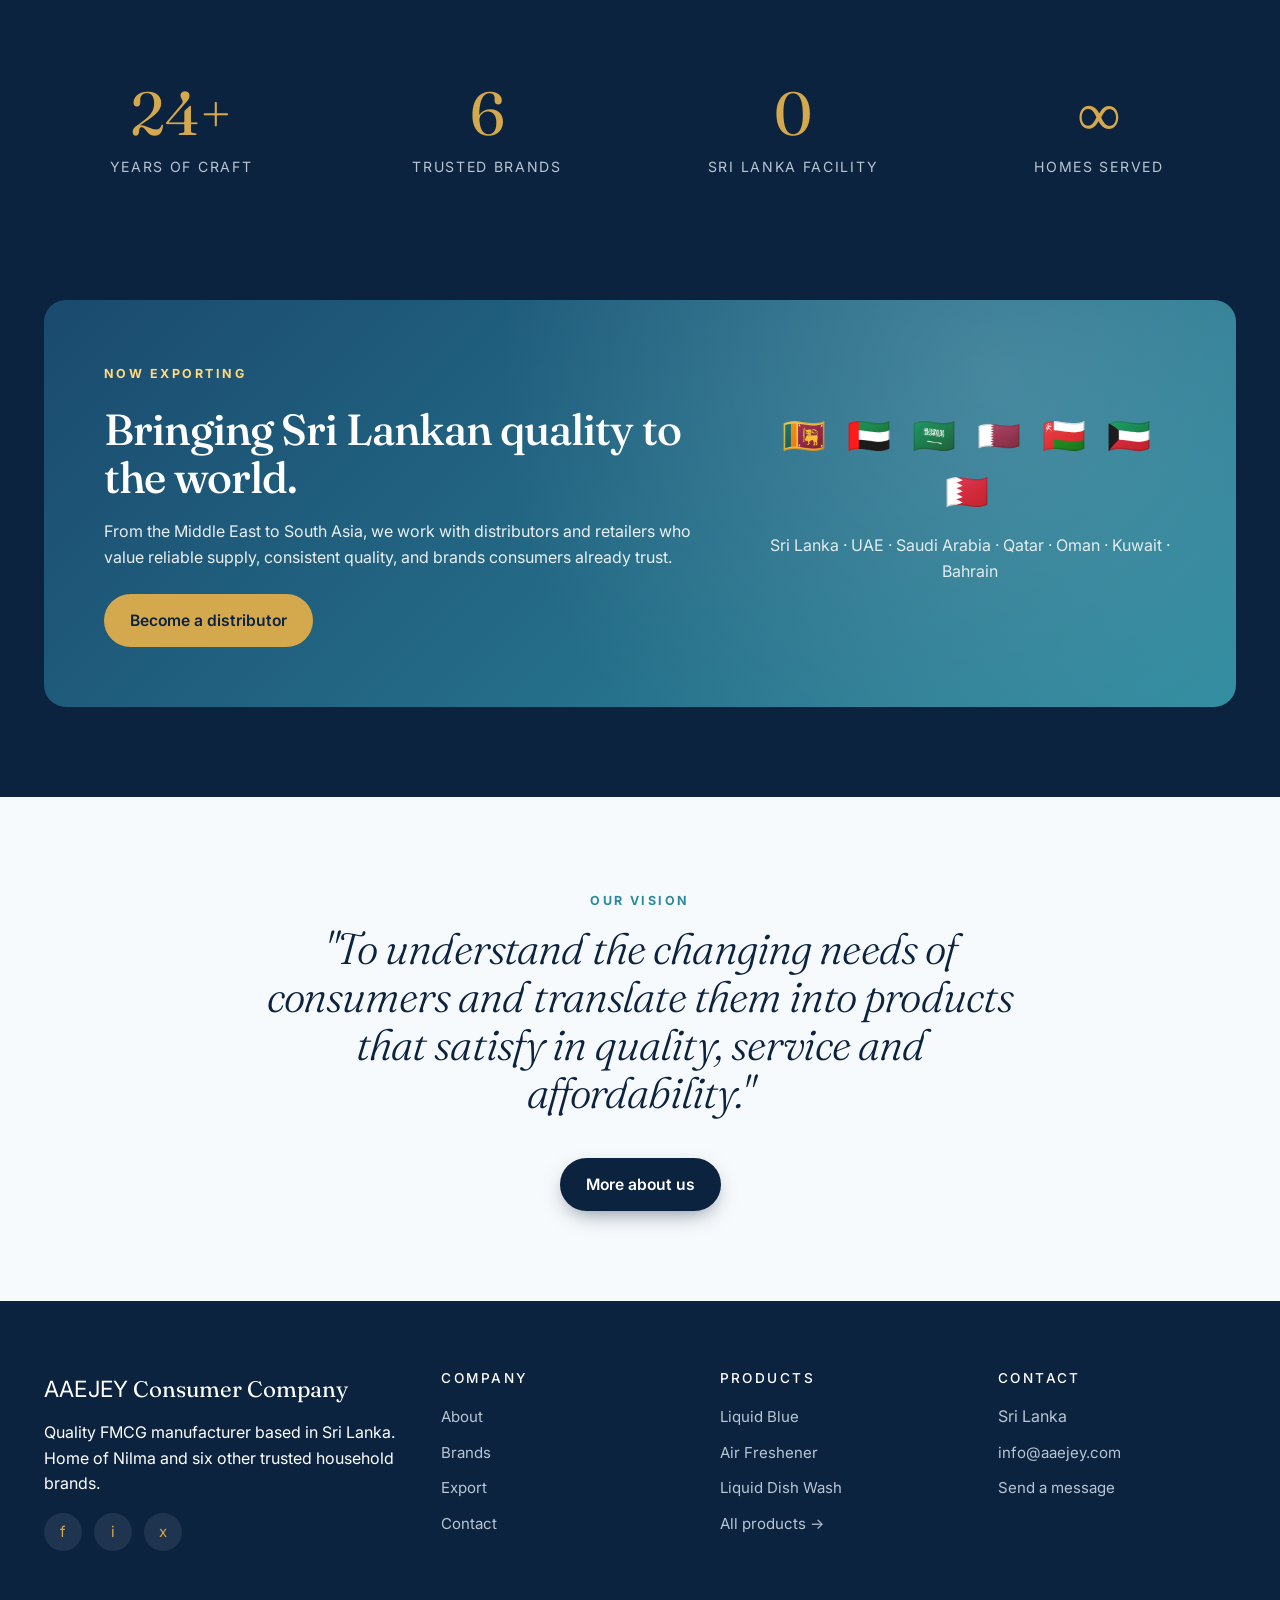
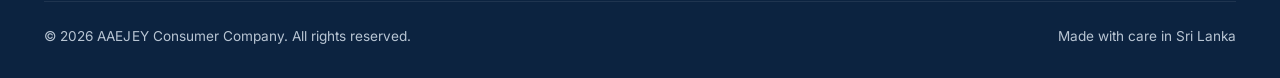
==== commit 7fcca6ab: "Changes Co-authored-by: abdulmalikhyder <215497698+abdulmalikhyder@users.noreply.github.com>" ====
--- a/public/index.html
+++ b/public/index.html
@@ -135,7 +135,7 @@
         </div>
       </a>
       <a href="products/laundry-detergent.html" class="product-card reveal">
-        <div class="product-card-media" style="display:flex;align-items:center;justify-content:center;background:linear-gradient(135deg,#e6eef5,#cfe0ec);color:#1a4a6e;font-family:Inter,sans-serif;font-size:.85rem;font-weight:600;letter-spacing:.05em;text-transform:uppercase;min-height:180px;">Image coming soon</div>
+        <div class="product-card-media"><img src="assets/images/lovendry-detergent.png" alt="Lovendry Liquid Detergent" /></div>
         <div class="product-card-body">
           <div class="product-card-tag">Laundry</div>
           <h3>Laundry Detergent</h3>
--- a/public/assets/css/styles.css
+++ b/public/assets/css/styles.css
@@ -464,7 +464,7 @@
   aspect-ratio: 1/1; border-radius: var(--radius-lg); overflow: hidden;
   background: var(--paper-2); box-shadow: var(--shadow-md);
 }
-.pdp-media img { width: 100%; height: 100%; object-fit: cover; }
+.pdp-media img { width: 100%; height: 100%; object-fit: cover; transform: scale(1.15); transform-origin: center; }
 .pdp h1 { font-size: clamp(2rem, 4vw, 3rem); margin-top: 12px; }
 .pdp-tag {
   font-size: .8rem; letter-spacing: .2em; text-transform: uppercase;
@@ -498,6 +498,7 @@
 .footer a { color: #b8c5d3; font-size: .94rem; }
 .footer a:hover { color: var(--gold); }
 .footer-brand { font-family: var(--font-display); font-size: 1.4rem; color: #fff; margin-bottom: 12px; }
+.footer-brand + p { color: #fff; }
 .footer-social { display: flex; gap: 12px; margin-top: 16px; }
 .footer-social a {
   width: 38px; height: 38px; border-radius: 50%;
@@ -531,3 +532,12 @@
 
 /* Inline AAEJEY wordmark — inherits size/color/weight from surrounding text, only swaps the font so the J stays upright */
 .aaejey-name { font-family: var(--font-body) !important; font-style: inherit; font-size: inherit; font-weight: inherit; color: inherit; letter-spacing: .01em; }
+
+/* Header logo AAEJEY brand wordmark — explicitly styled with brand color and size */
+.brand .aaejey-name {
+  color: var(--navy) !important;
+  font-size: 1.3rem !important;
+  font-weight: 700 !important;
+  font-style: normal !important;
+  letter-spacing: .04em !important;
+}
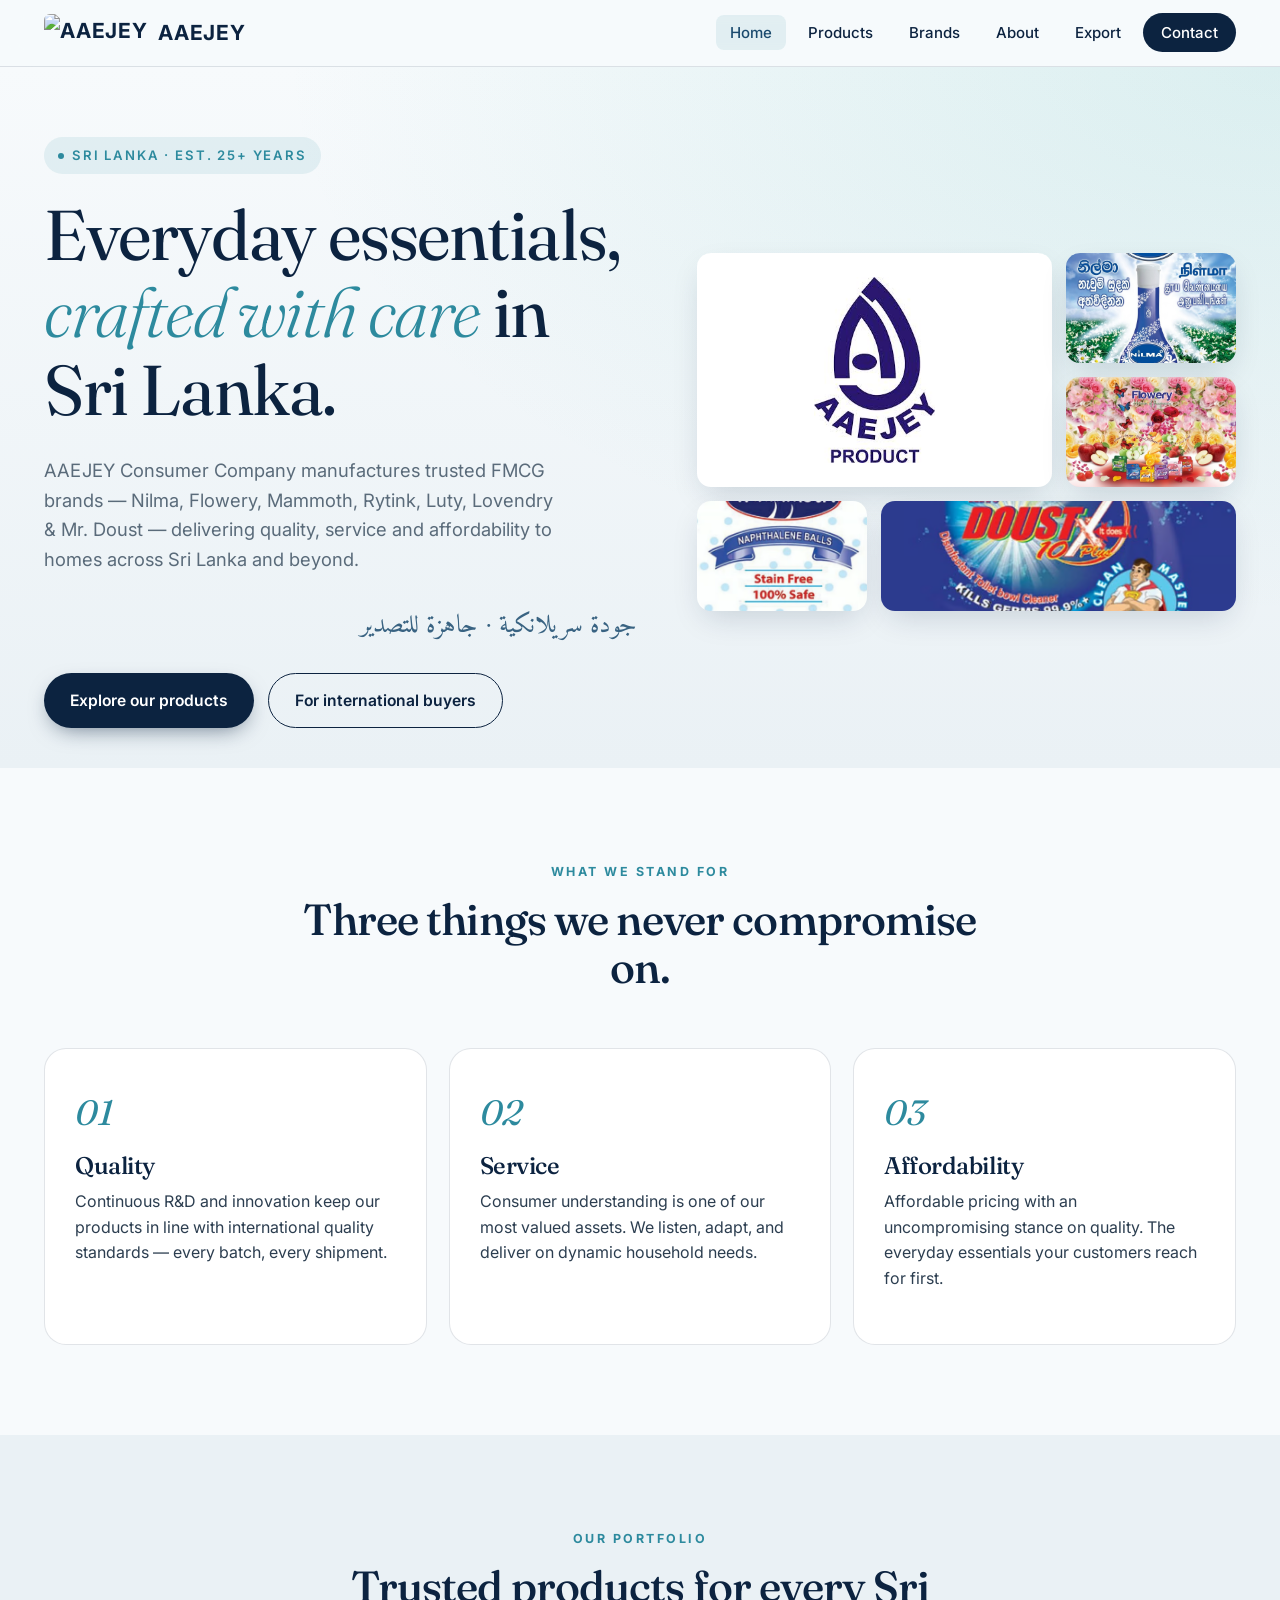
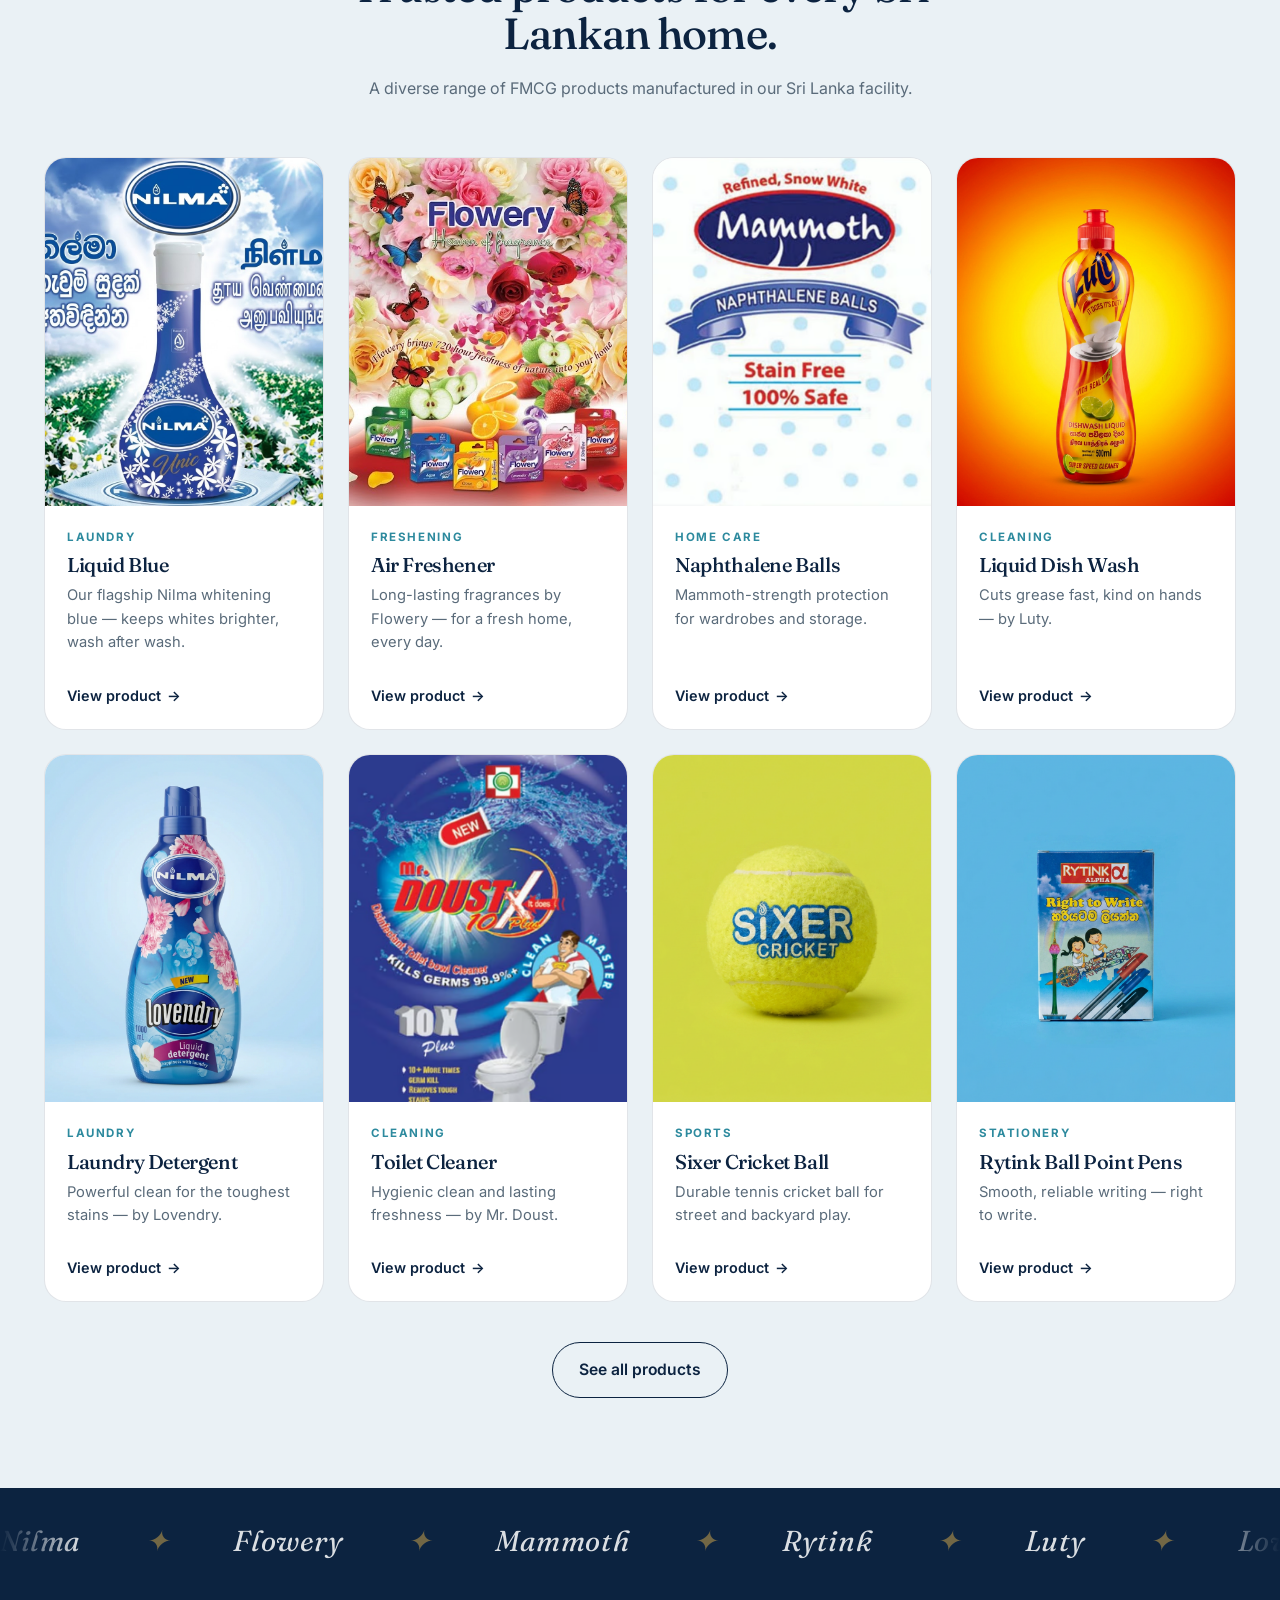
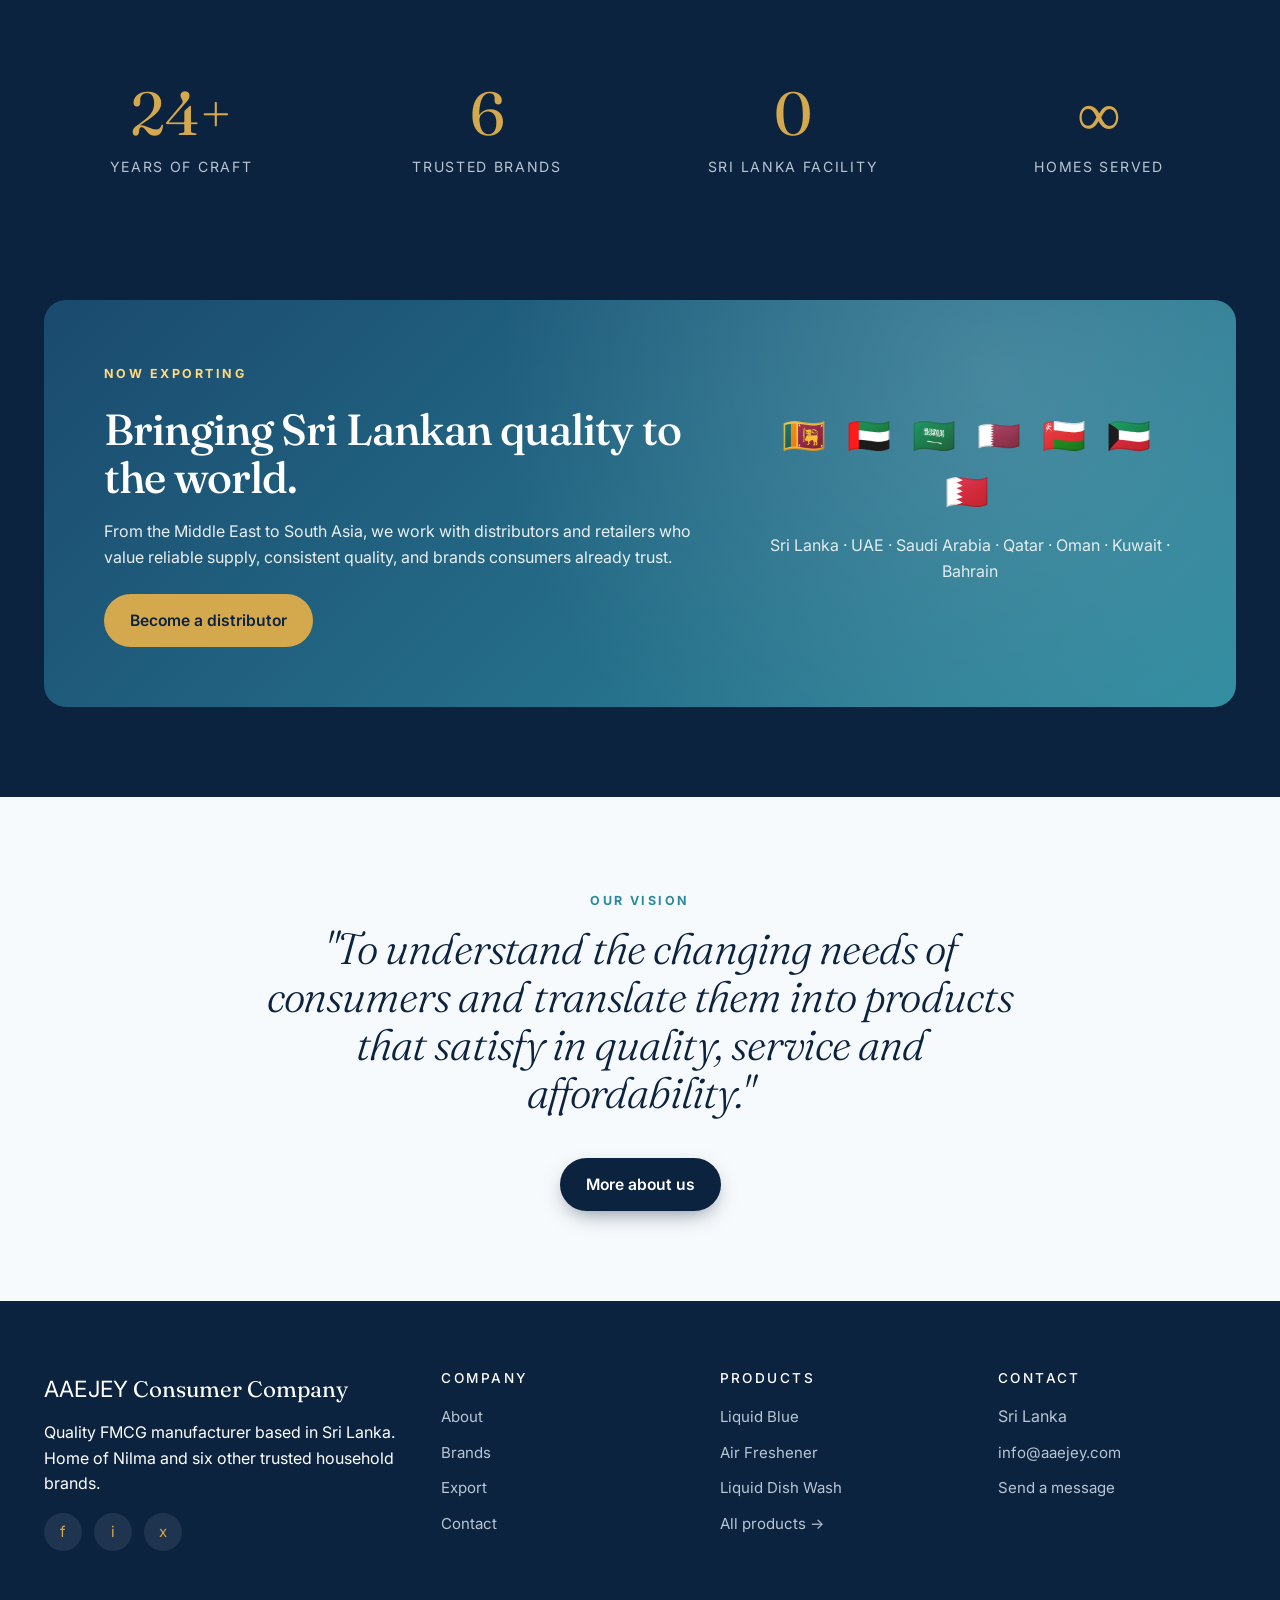
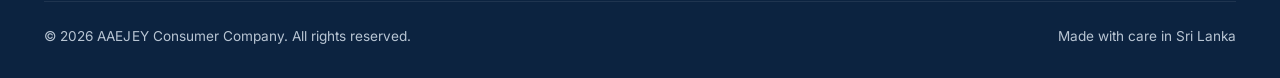
==== commit c0993b50: "Changes Co-authored-by: abdulmalikhyder <215497698+abdulmalikhyder@users.noreply.github.com>" ====
--- a/public/index.html
+++ b/public/index.html
@@ -149,6 +149,24 @@
           <div class="product-card-tag">Cleaning</div>
           <h3>Toilet Cleaner</h3>
           <p>Hygienic clean and lasting freshness — by Mr. Doust.</p>
+          <span class="product-card-link">View product</span>
+        </div>
+      </a>
+      <a href="products/tennis-ball.html" class="product-card reveal">
+        <div class="product-card-media" style="aspect-ratio:4/5;background:#d4e04a;"><img src="assets/images/sixer-cricket-ball.png" alt="Sixer Cricket Tennis Ball" style="object-fit:cover;width:100%;height:100%;" /></div>
+        <div class="product-card-body">
+          <div class="product-card-tag">Sports</div>
+          <h3>Sixer Cricket Ball</h3>
+          <p>Durable tennis cricket ball for street and backyard play.</p>
+          <span class="product-card-link">View product</span>
+        </div>
+      </a>
+      <a href="products/ball-point-pens.html" class="product-card reveal">
+        <div class="product-card-media" style="aspect-ratio:4/5;background:#4a9fd4;"><img src="assets/images/rytink-pen-box.png" alt="Rytink Alpha Ball Point Pens" style="object-fit:cover;width:100%;height:100%;" /></div>
+        <div class="product-card-body">
+          <div class="product-card-tag">Stationery</div>
+          <h3>Rytink Ball Point Pens</h3>
+          <p>Smooth, reliable writing — right to write.</p>
           <span class="product-card-link">View product</span>
         </div>
       </a>
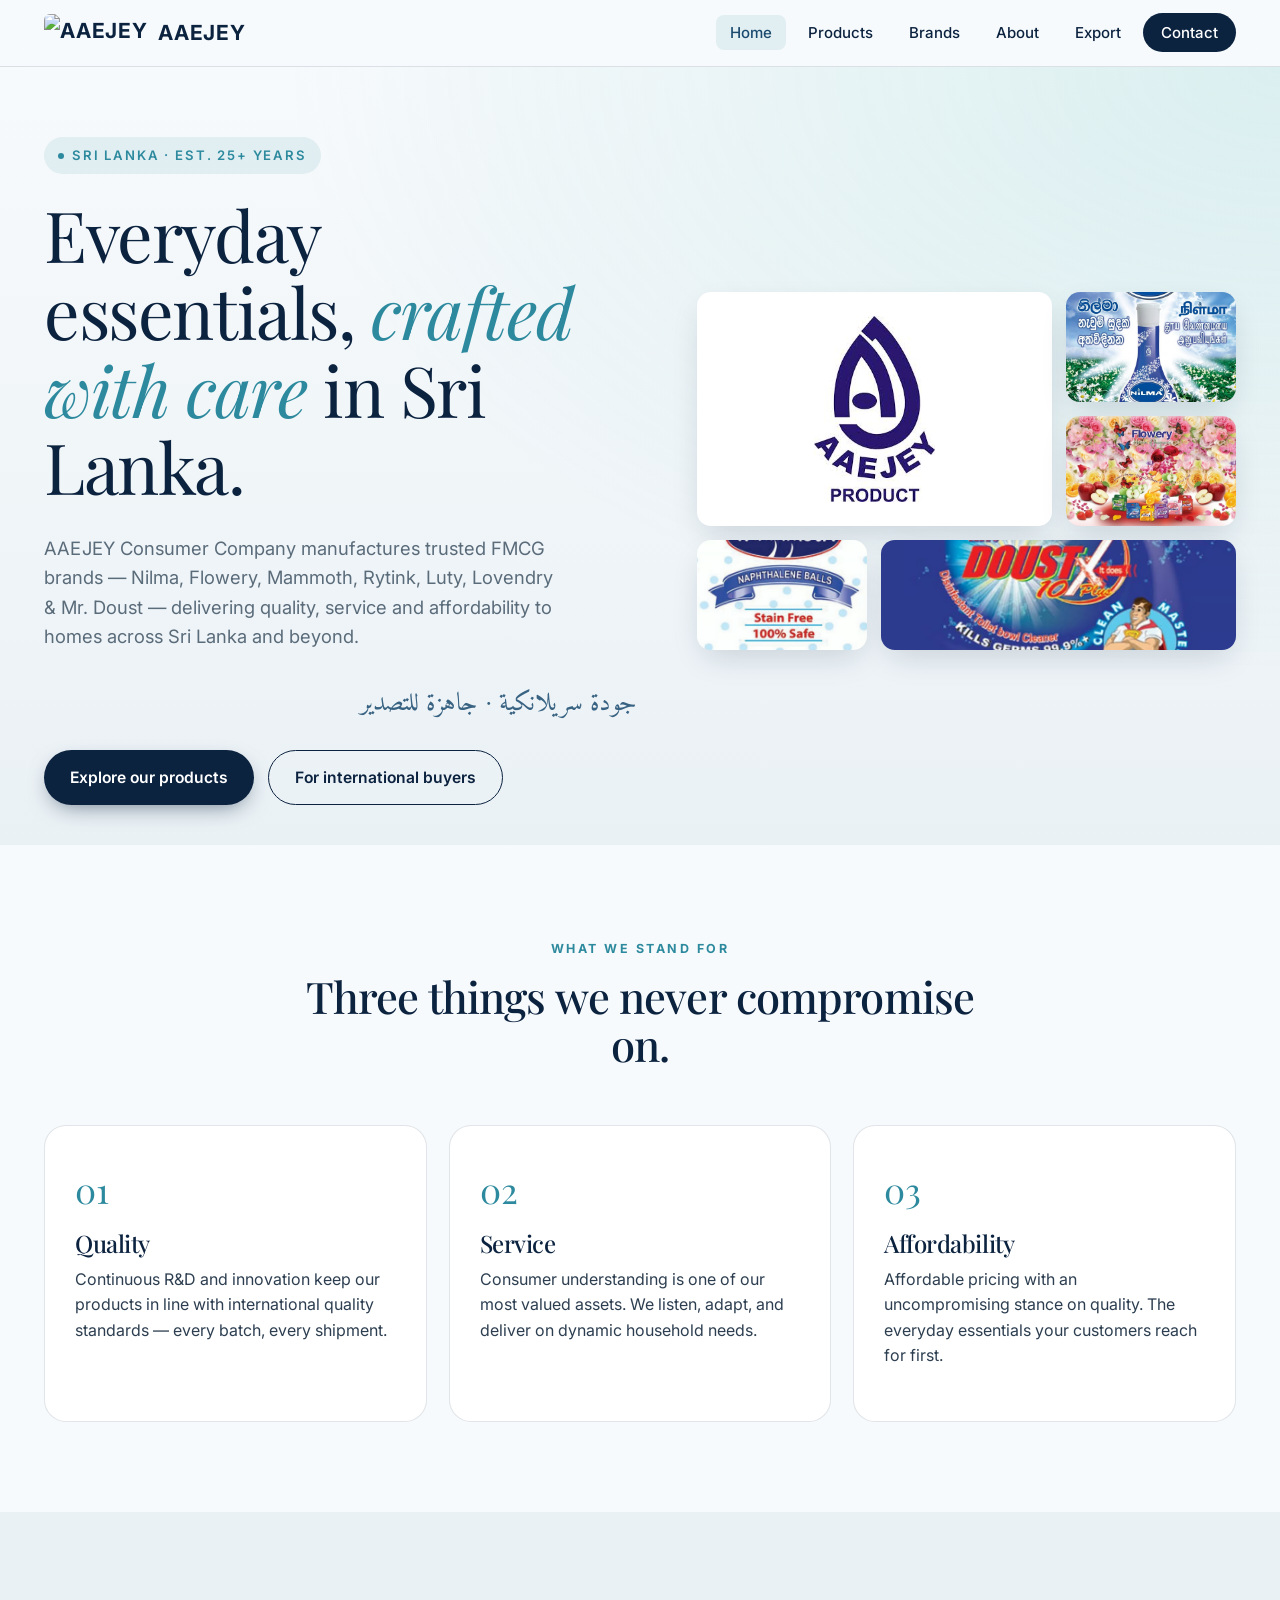
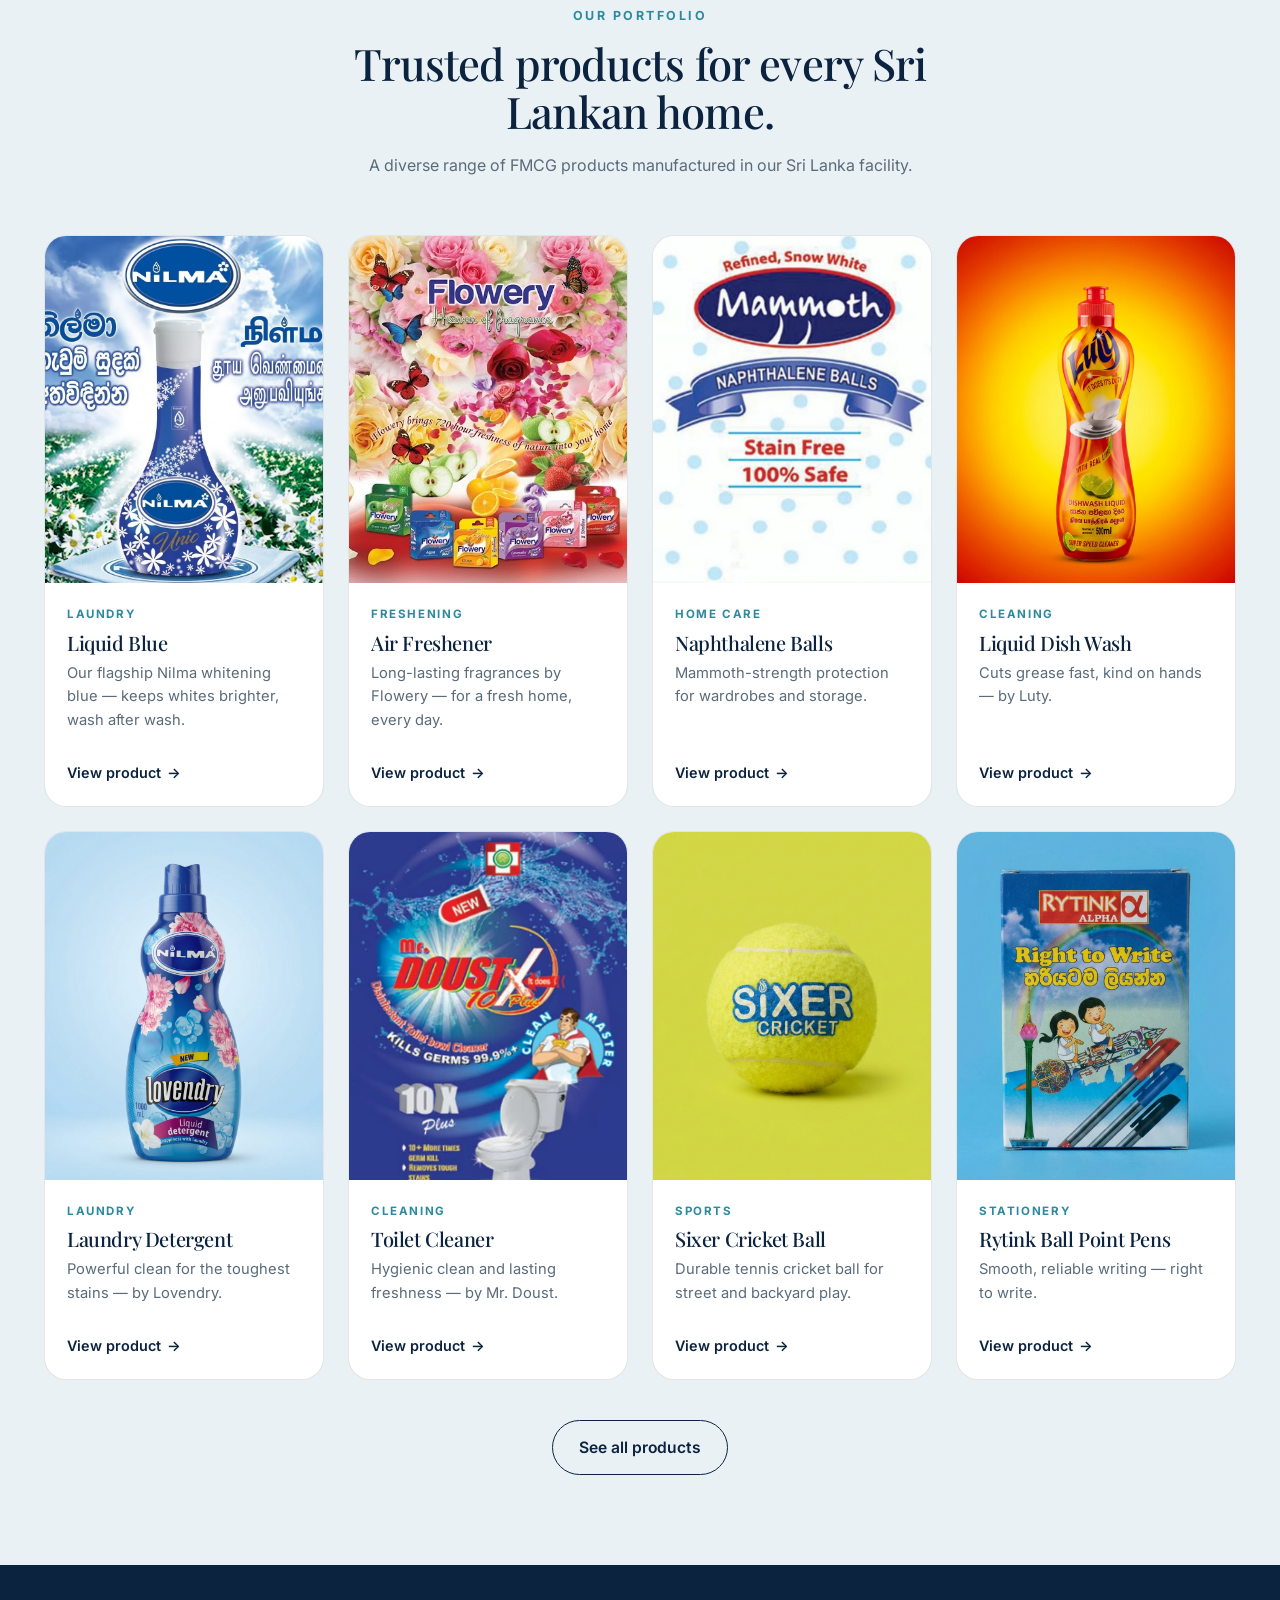
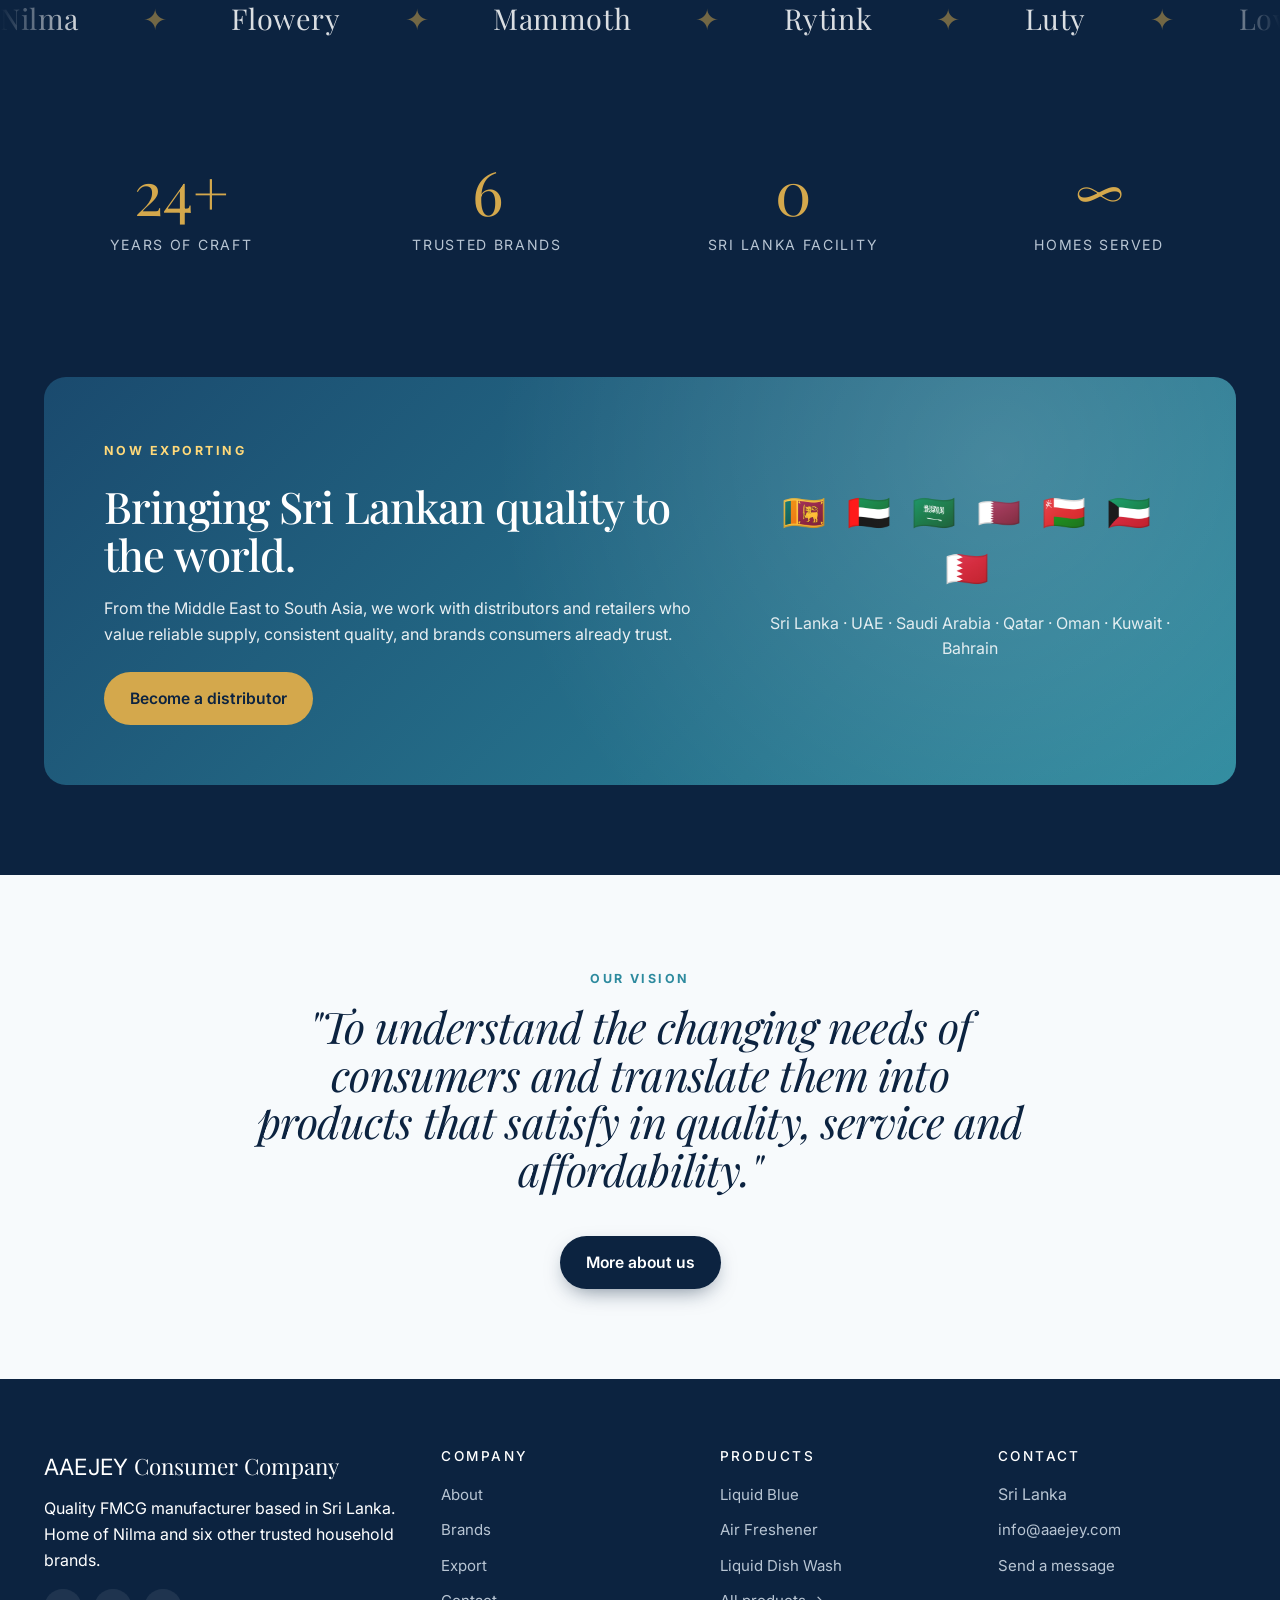
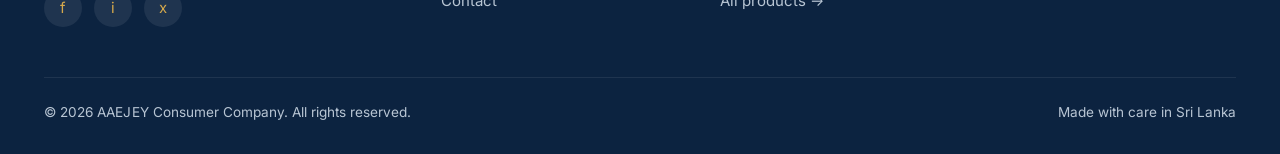
==== commit 15577248: "Changes Co-authored-by: abdulmalikhyder <215497698+abdulmalikhyder@users.noreply.github.com>" ====
--- a/public/index.html
+++ b/public/index.html
@@ -15,7 +15,7 @@
   <meta name="twitter:card" content="summary_large_image" />
   <link rel="preconnect" href="https://fonts.googleapis.com" />
   <link rel="preconnect" href="https://fonts.gstatic.com" crossorigin />
-  <link href="https://fonts.googleapis.com/css2?family=Fraunces:ital,wght@0,300..700;1,300..700&family=Inter:wght@400;500;600;700&family=Amiri:wght@400;700&display=swap" rel="stylesheet" />
+  <link href="https://fonts.googleapis.com/css2?family=Playfair+Display:wght@400;500;600;700&family=Inter:wght@400;500;600;700&family=Amiri:wght@400;700&display=swap" rel="stylesheet" />
   <link rel="stylesheet" href="assets/css/styles.css" />
 </head>
 <body>
--- a/public/assets/css/styles.css
+++ b/public/assets/css/styles.css
@@ -21,7 +21,7 @@
   --radius: 14px;
   --radius-lg: 22px;
   --maxw: 1240px;
-  --font-display: "Fraunces", Georgia, "Times New Roman", serif;
+  --font-display: "Playfair Display", Georgia, "Times New Roman", serif;
   --font-body: "Inter", -apple-system, BlinkMacSystemFont, "Segoe UI", Roboto, sans-serif;
   --font-arabic: "Amiri", "Noto Naskh Arabic", serif;
 }
@@ -145,7 +145,7 @@
   content: ""; width: 6px; height: 6px; border-radius: 50%; background: var(--teal);
 }
 .hero h1 em {
-  font-style: italic; color: var(--teal); font-weight: 300;
+   color: var(--teal); font-weight: 300;
 }
 .hero-sub {
   font-size: 1.15rem; color: var(--muted); max-width: 520px; margin: 24px 0 32px;
@@ -226,7 +226,7 @@
 .pillar:hover { transform: translateY(-4px); box-shadow: var(--shadow-md); border-color: var(--teal); }
 .pillar-num {
   font-family: var(--font-display); font-size: 2.2rem; color: var(--teal);
-  font-style: italic; margin-bottom: 12px;
+   margin-bottom: 12px;
 }
 .pillar h3 { margin-bottom: 10px; }
 @media (max-width: 760px) { .pillars { grid-template-columns: 1fr; } }
@@ -301,7 +301,7 @@
 }
 .marquee:hover .marquee-track { animation-play-state: paused; }
 .marquee-item {
-  font-family: var(--font-display); font-size: 1.8rem; font-style: italic;
+  font-family: var(--font-display); font-size: 1.8rem; 
   color: #fff; opacity: .85; letter-spacing: .02em;
 }
 .marquee-item::after {
@@ -363,7 +363,7 @@
 .brand-card.flagship h3, .brand-card.flagship p { color: #fff; }
 .brand-card.flagship p { color: #d6e1ec; }
 .brand-name {
-  font-family: var(--font-display); font-size: 2rem; font-style: italic;
+  font-family: var(--font-display); font-size: 2rem; 
   color: var(--teal); margin-bottom: 6px;
 }
 .brand-card.flagship .brand-name { color: var(--gold); }
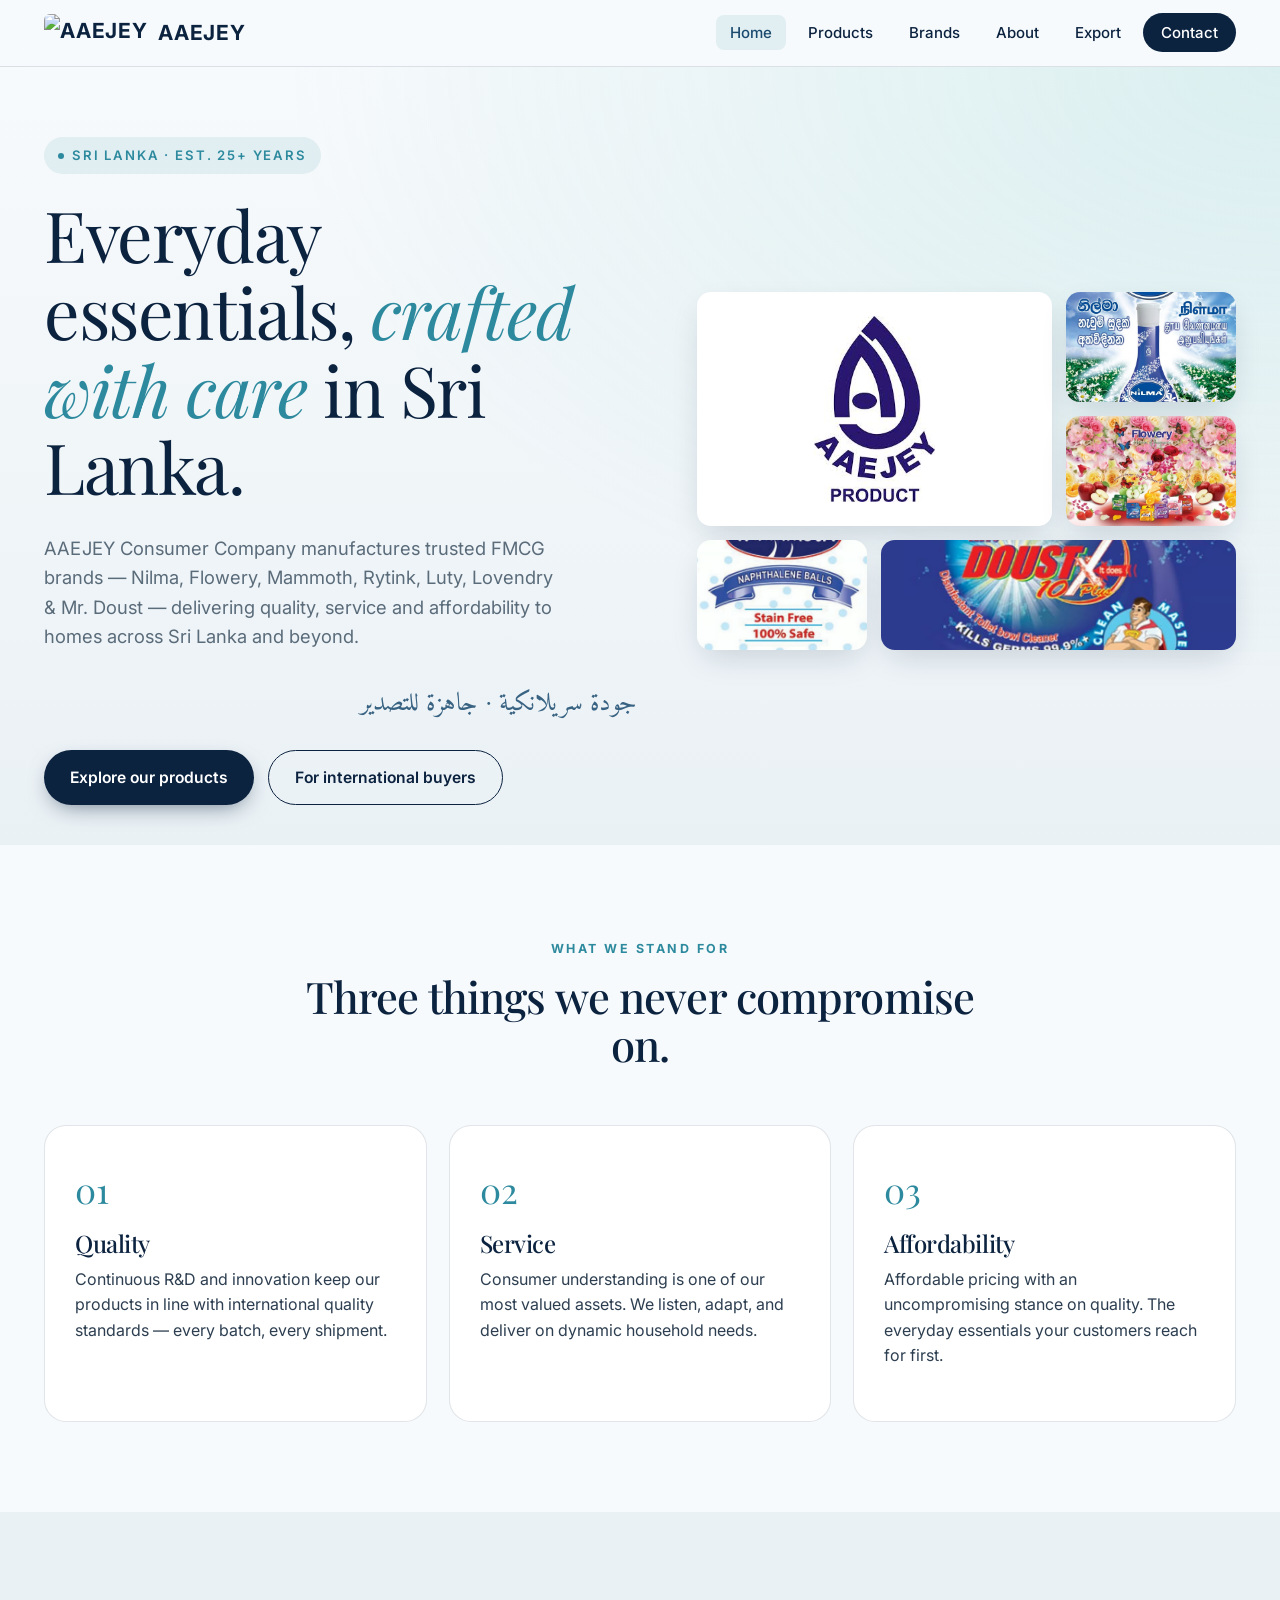
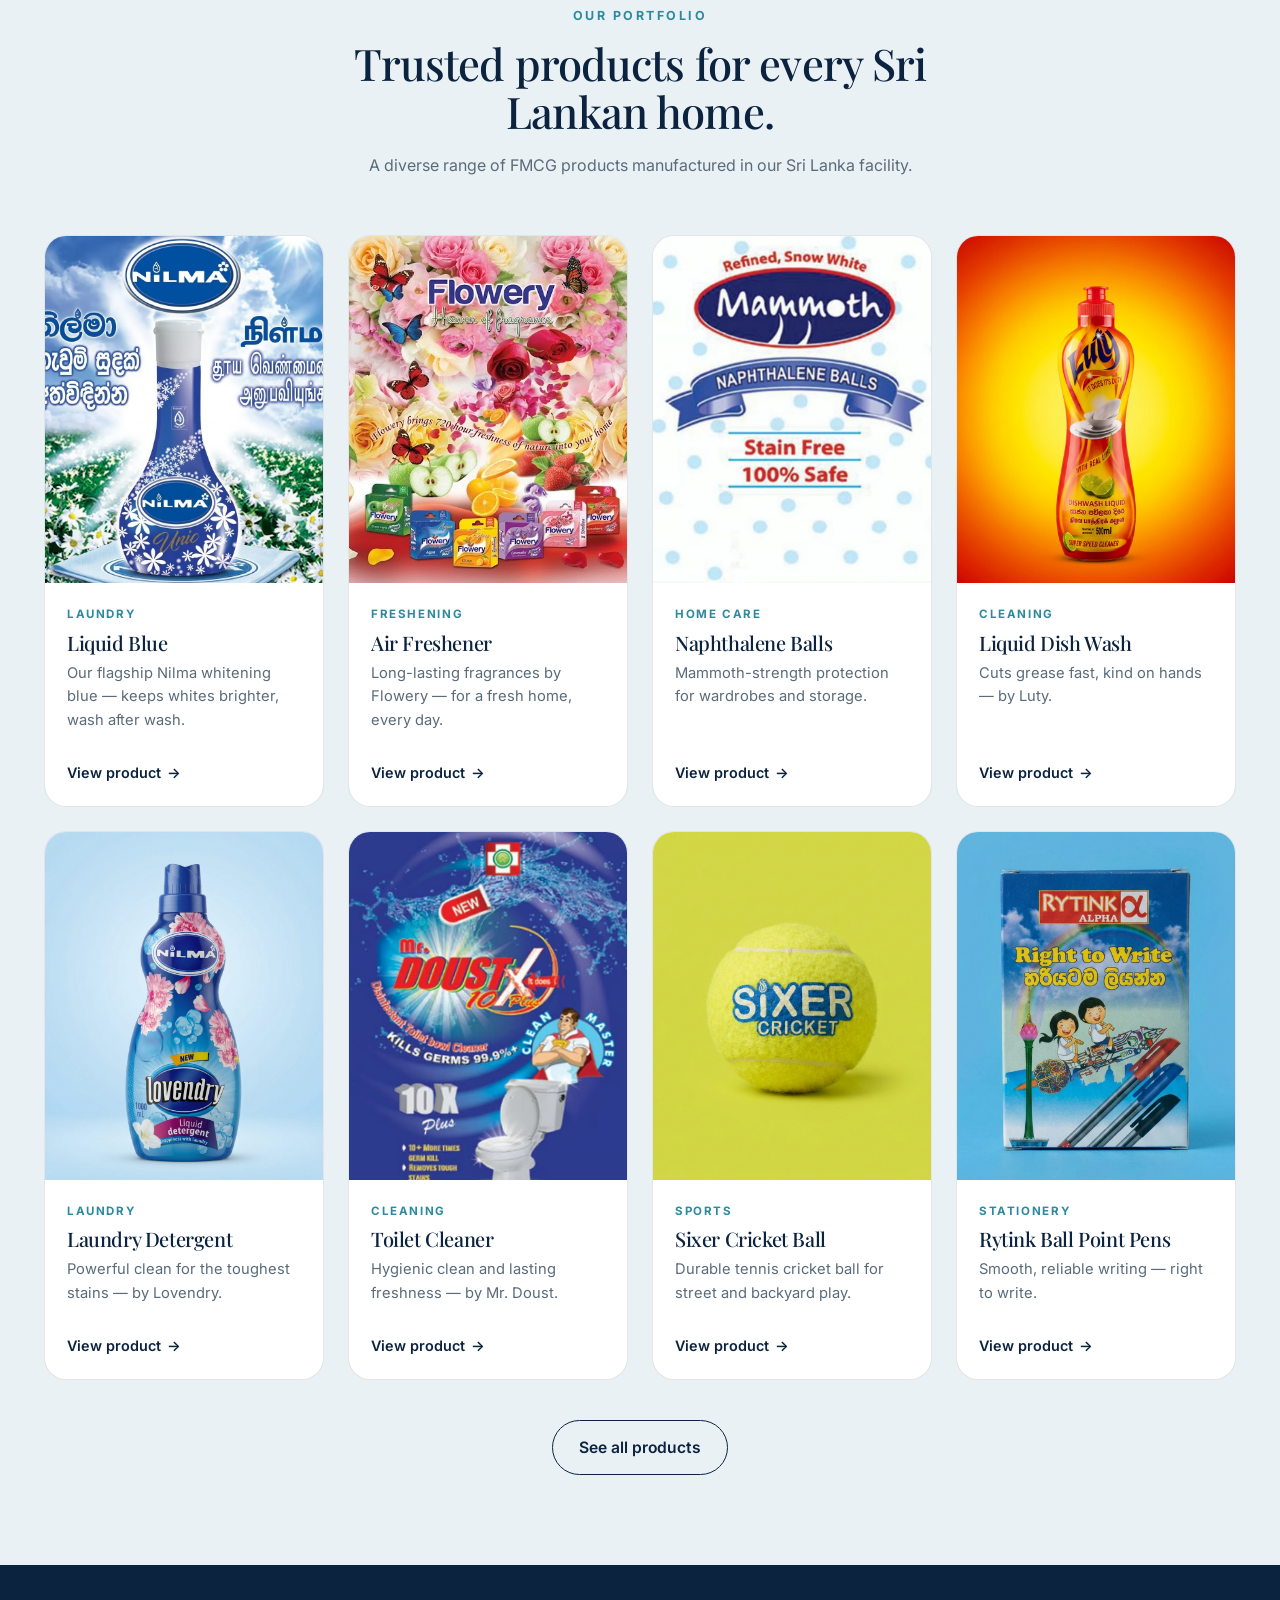
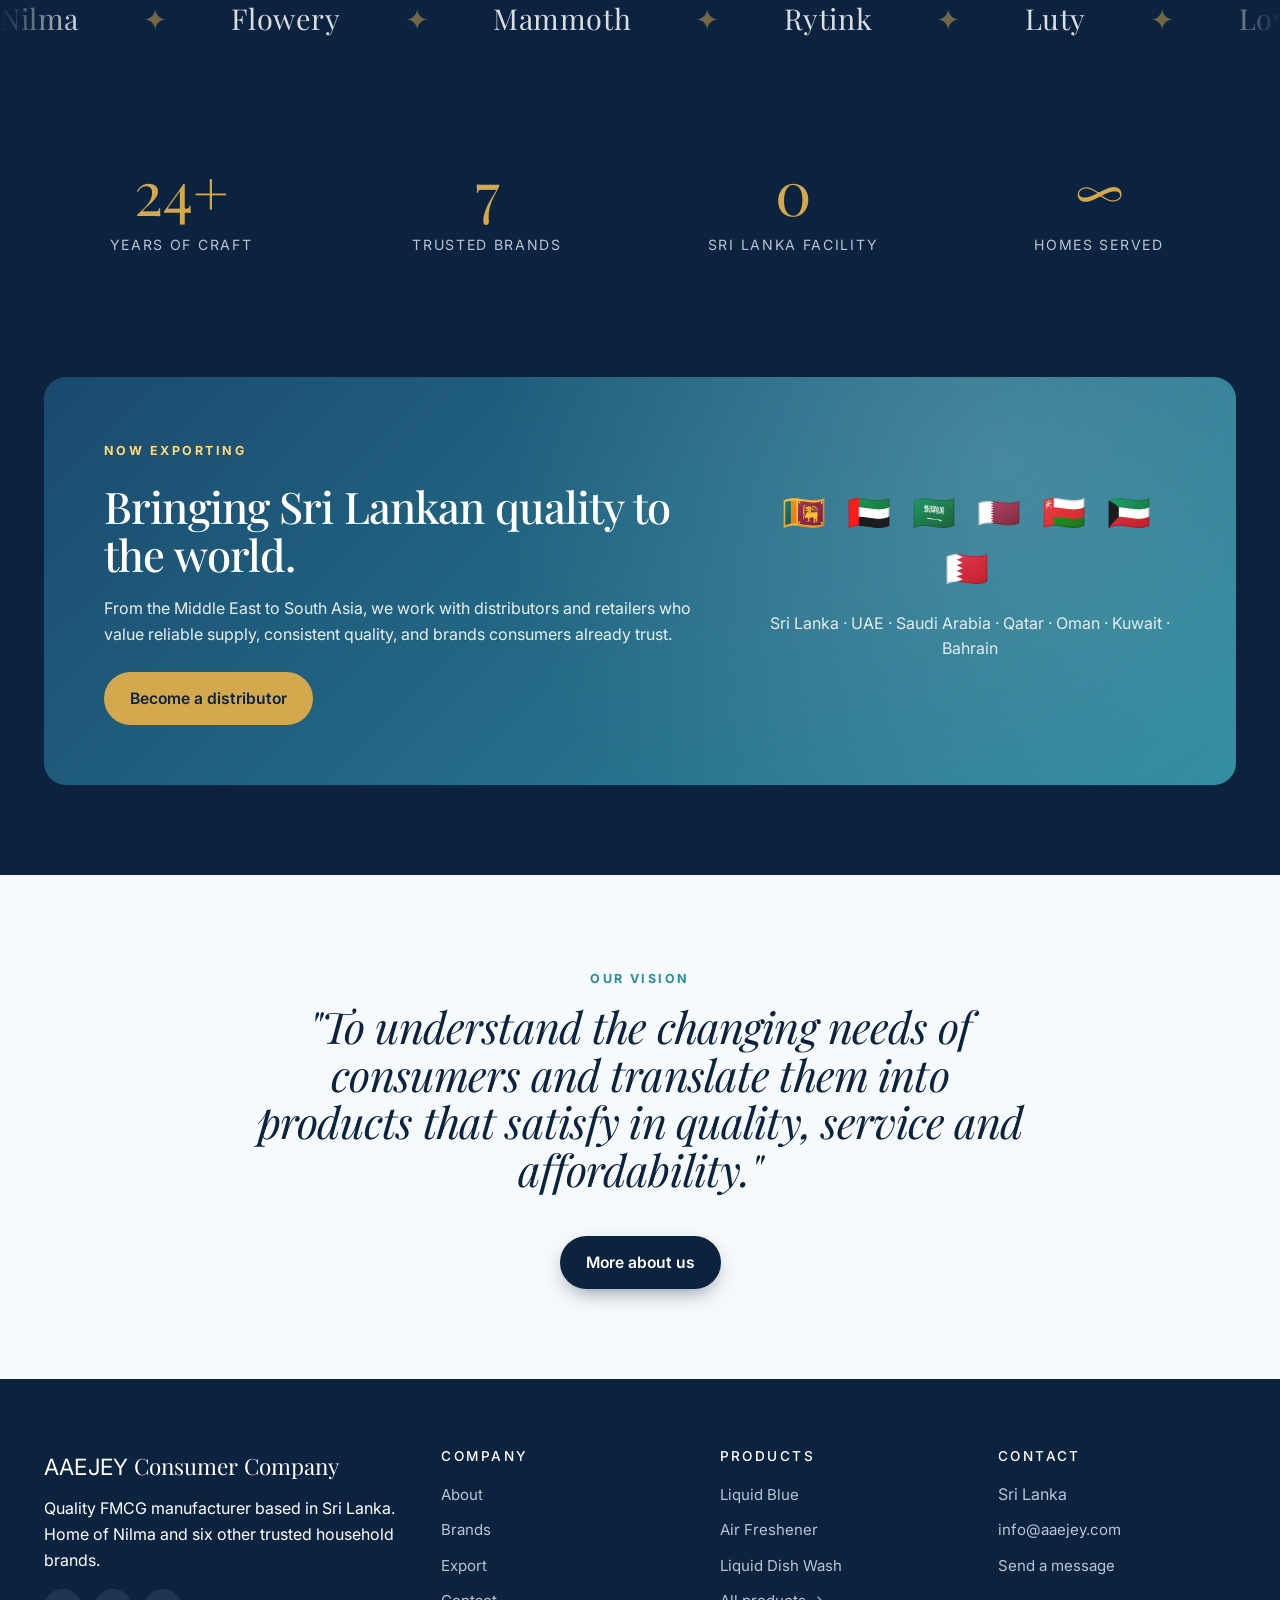
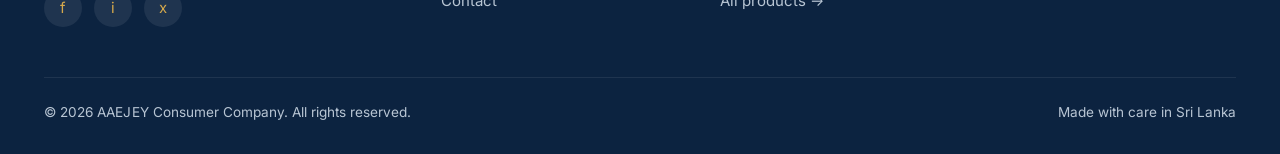
==== commit e36b6b41: "Changes Co-authored-by: abdulmalikhyder <215497698+abdulmalikhyder@users.noreply.github.com>" ====
--- a/public/index.html
+++ b/public/index.html
@@ -202,7 +202,7 @@
   <div class="container">
     <div class="stats reveal">
       <div><div class="stat-num"><span data-count="25" data-suffix="+">0</span></div><div class="stat-label">Years of craft</div></div>
-      <div><div class="stat-num"><span data-count="7">0</span></div><div class="stat-label">Trusted brands</div></div>
+      <div><div class="stat-num"><span data-count="8">0</span></div><div class="stat-label">Trusted brands</div></div>
       <div><div class="stat-num"><span data-count="1">0</span></div><div class="stat-label">Sri Lanka facility</div></div>
       <div><div class="stat-num">∞</div><div class="stat-label">Homes served</div></div>
     </div>
--- a/public/assets/css/styles.css
+++ b/public/assets/css/styles.css
@@ -541,3 +541,11 @@
   font-style: normal !important;
   letter-spacing: .04em !important;
 }
+
+/* Remove default list indentation across content */
+.section ul, .section ol, .vm-card ul, .vm-card ol, .footer ul {
+  list-style: none;
+  padding-left: 0;
+  margin-left: 0;
+}
+.section p, .vm-card p { text-indent: 0; }
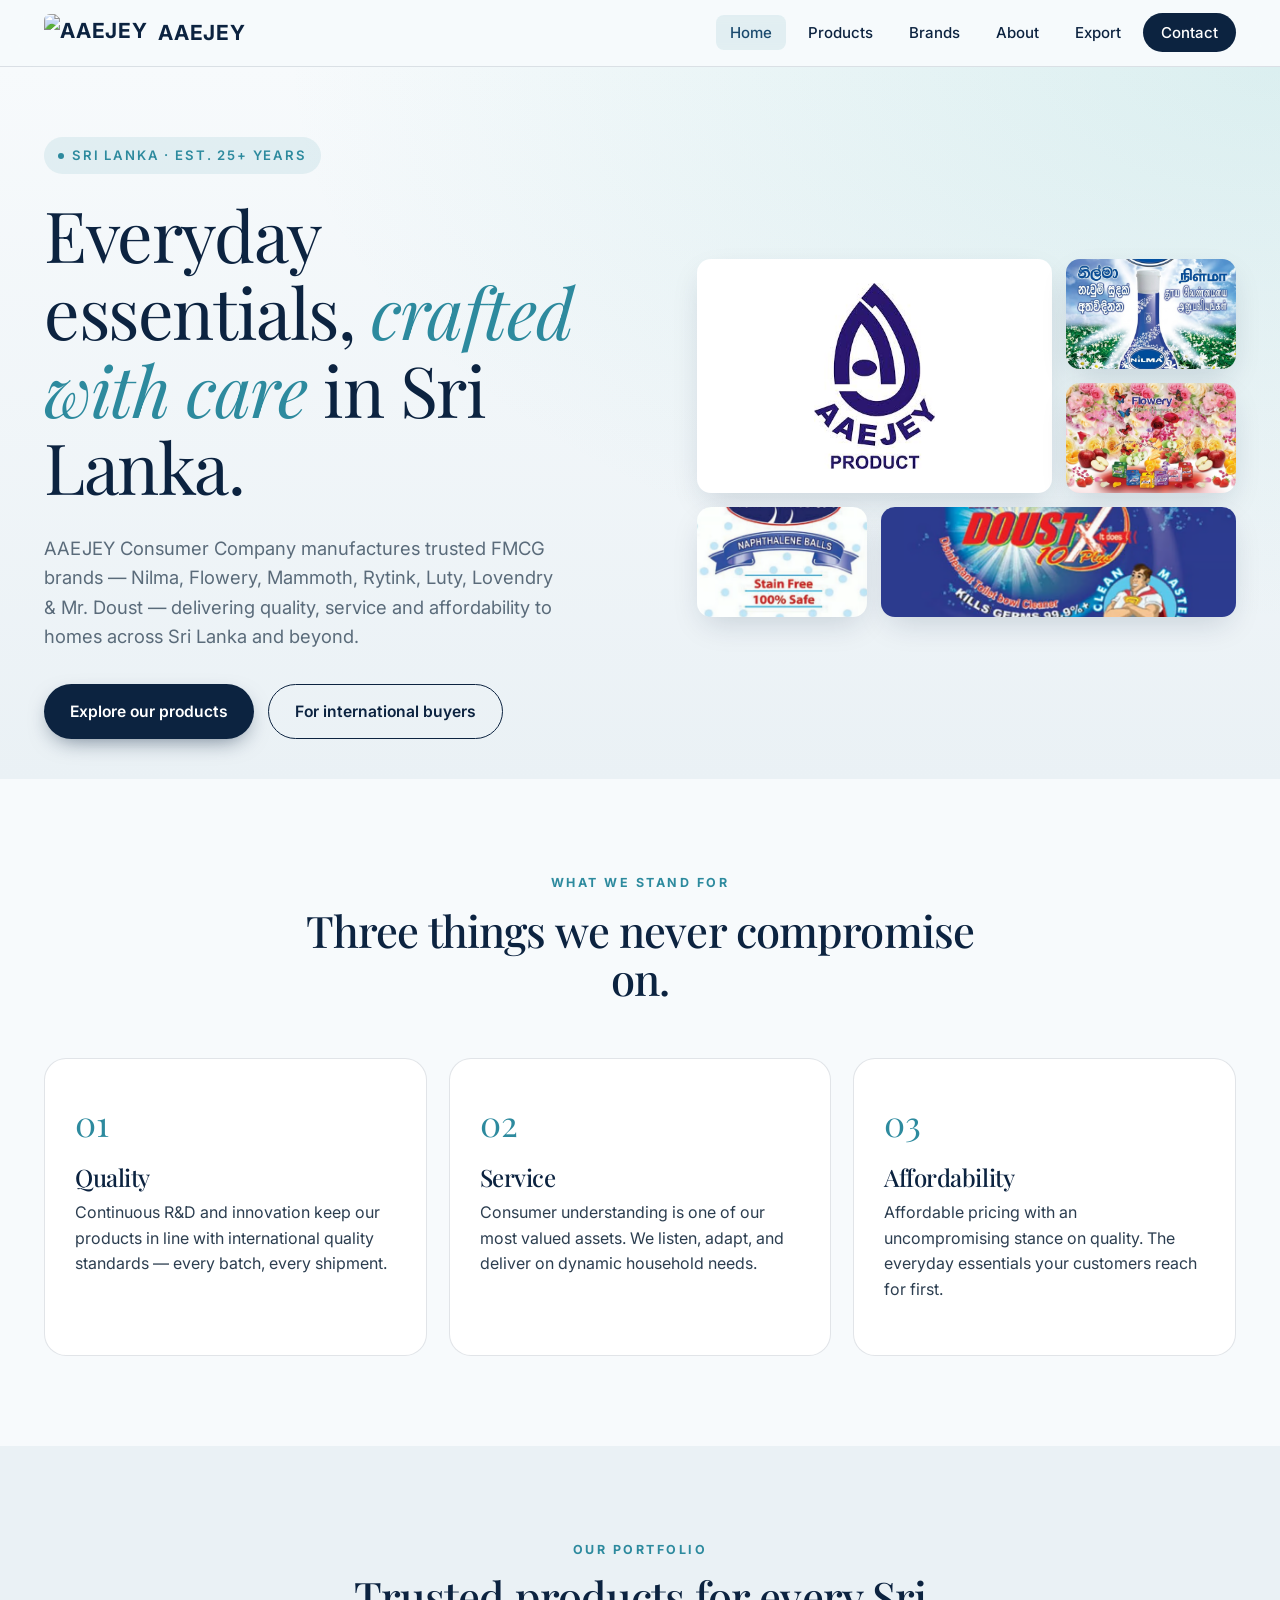
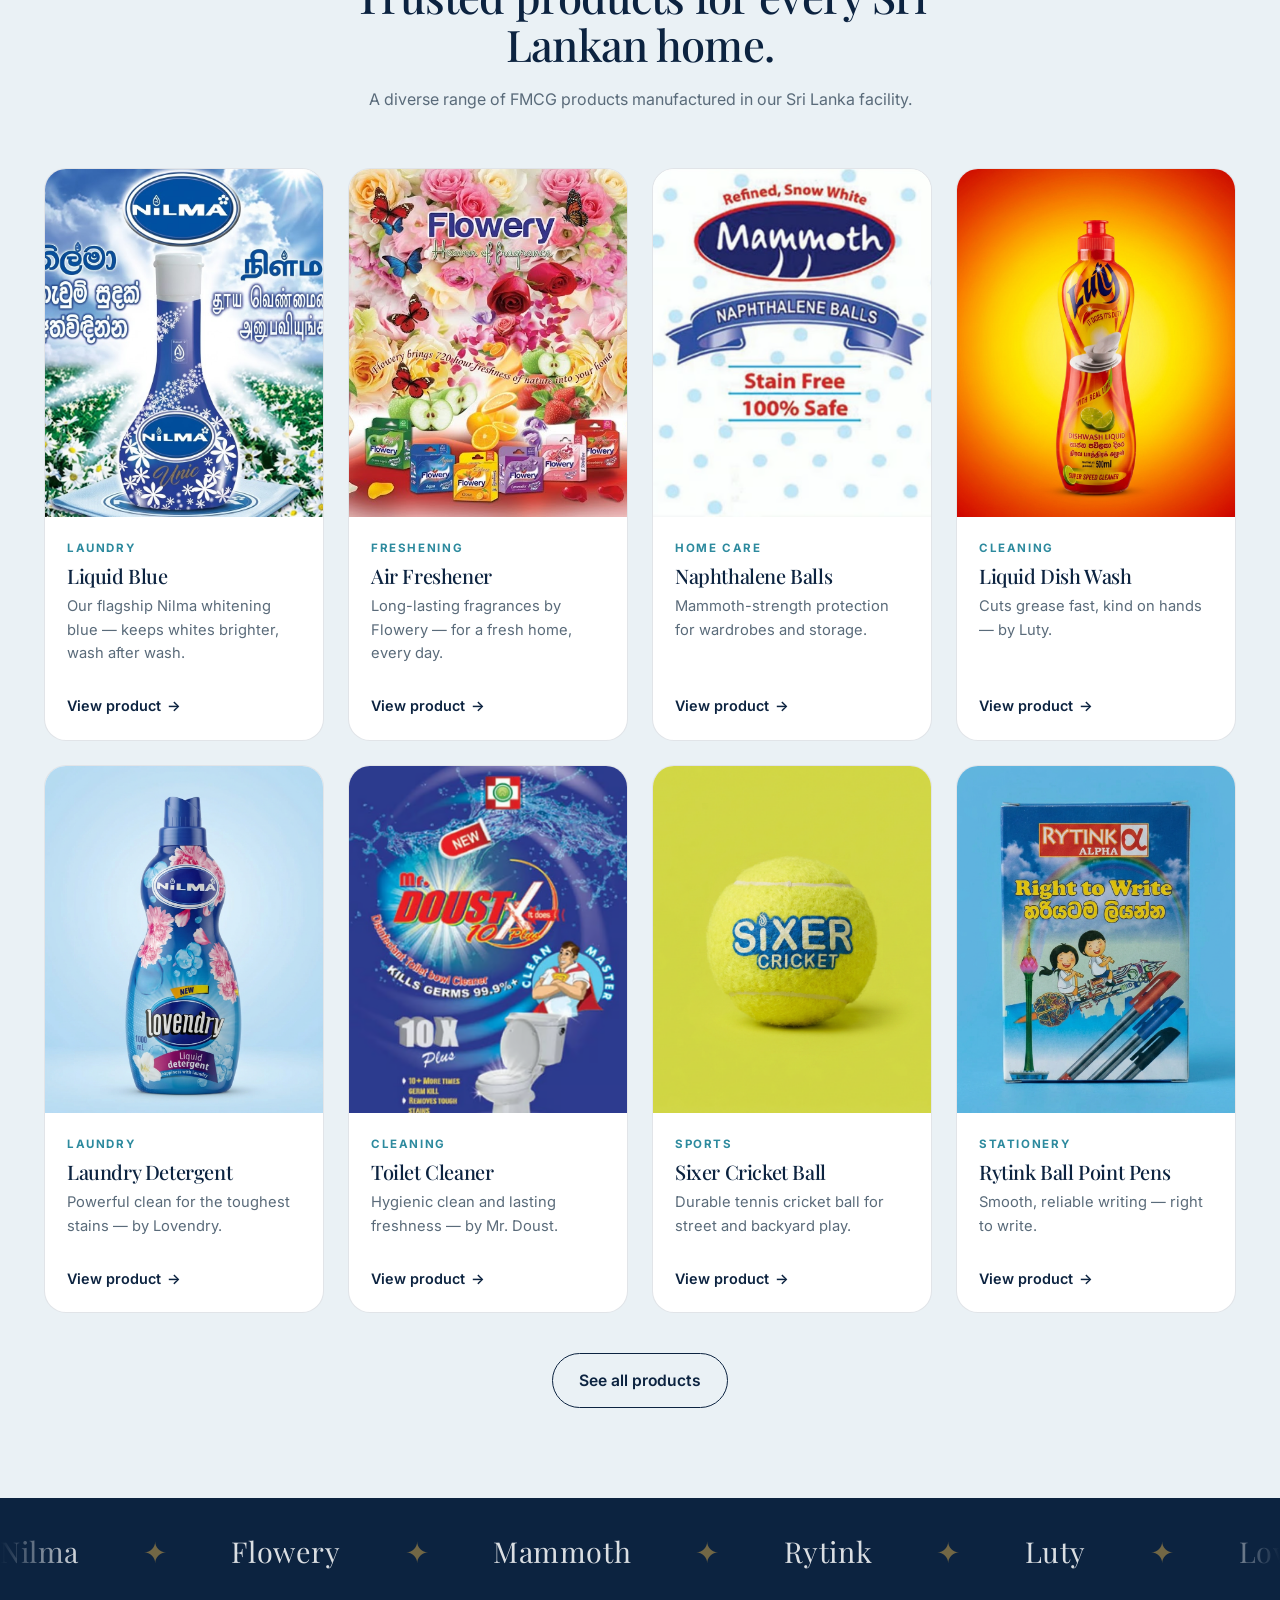
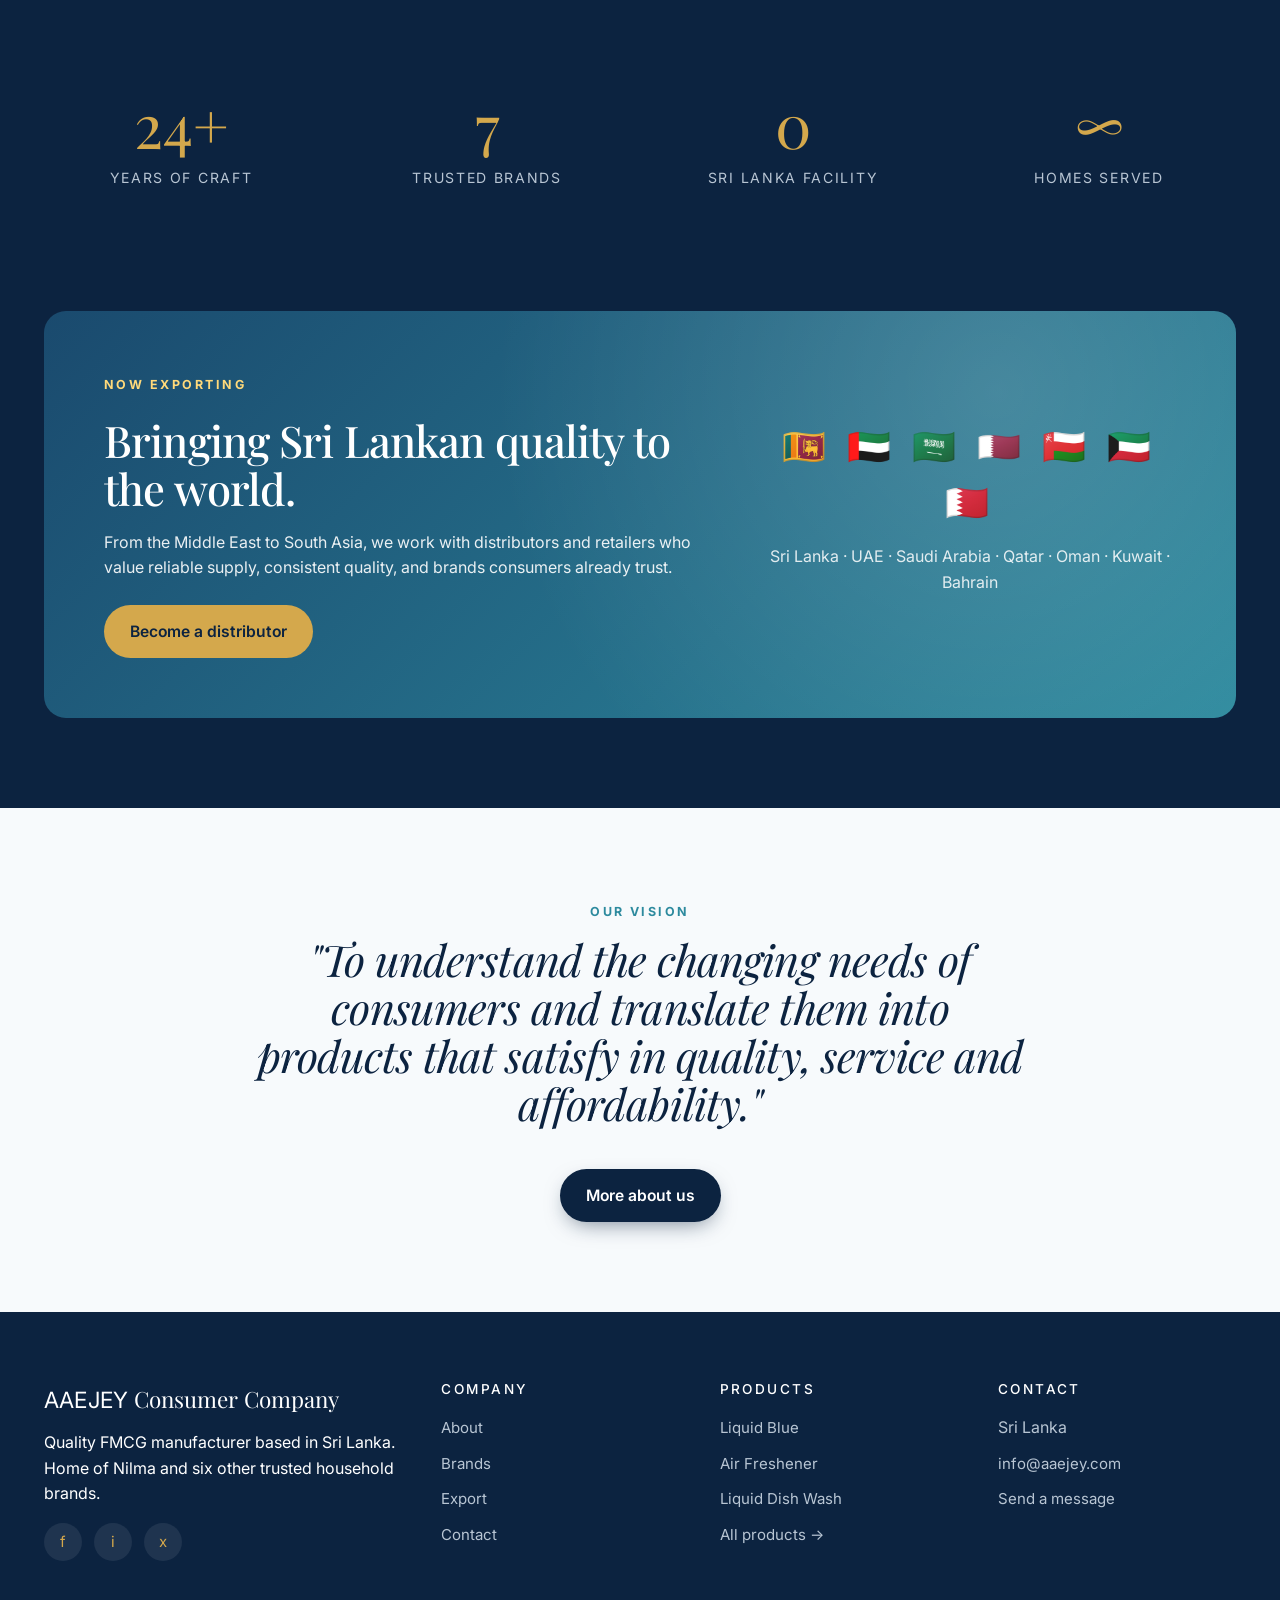
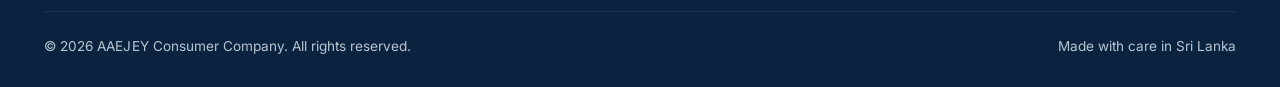
==== commit ceb6ac4e: "Changes Co-authored-by: abdulmalikhyder <215497698+abdulmalikhyder@users.noreply.github.com>" ====
--- a/public/index.html
+++ b/public/index.html
@@ -46,7 +46,6 @@
       <span class="hero-eyebrow">Sri Lanka · Est. 25+ years</span>
       <h1>Everyday essentials, <em>crafted with care</em> in Sri Lanka.</h1>
       <p class="hero-sub"><span class="aaejey-name">AAEJEY</span> Consumer Company manufactures trusted FMCG brands — Nilma, Flowery, Mammoth, Rytink, Luty, Lovendry &amp; Mr. Doust — delivering quality, service and affordability to homes across Sri Lanka and beyond.</p>
-      <p class="hero-arabic">جودة سريلانكية · جاهزة للتصدير</p>
       <div class="hero-cta">
         <a href="products.html" class="btn btn-primary">Explore our products</a>
         <a href="export.html" class="btn btn-ghost">For international buyers</a>
--- a/public/assets/css/styles.css
+++ b/public/assets/css/styles.css
@@ -541,11 +541,3 @@
   font-style: normal !important;
   letter-spacing: .04em !important;
 }
-
-/* Remove default list indentation across content */
-.section ul, .section ol, .vm-card ul, .vm-card ol, .footer ul {
-  list-style: none;
-  padding-left: 0;
-  margin-left: 0;
-}
-.section p, .vm-card p { text-indent: 0; }
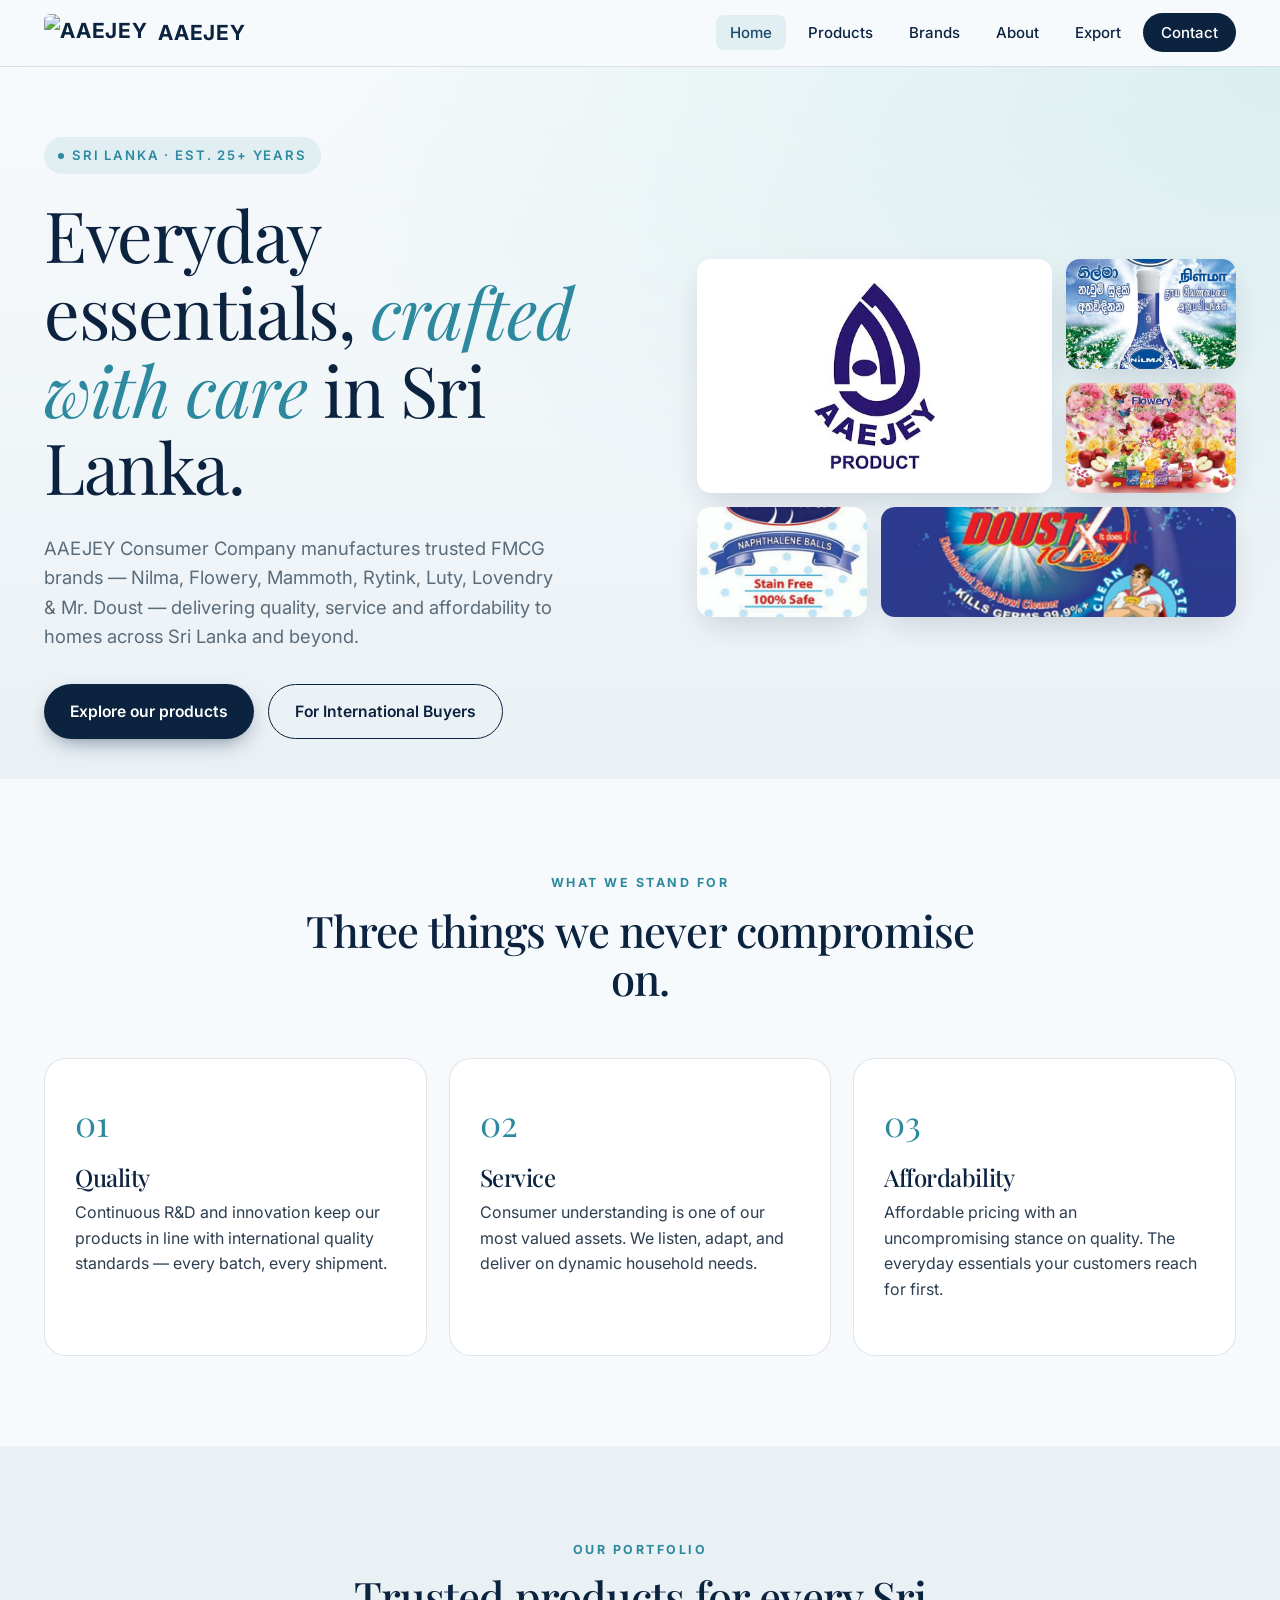
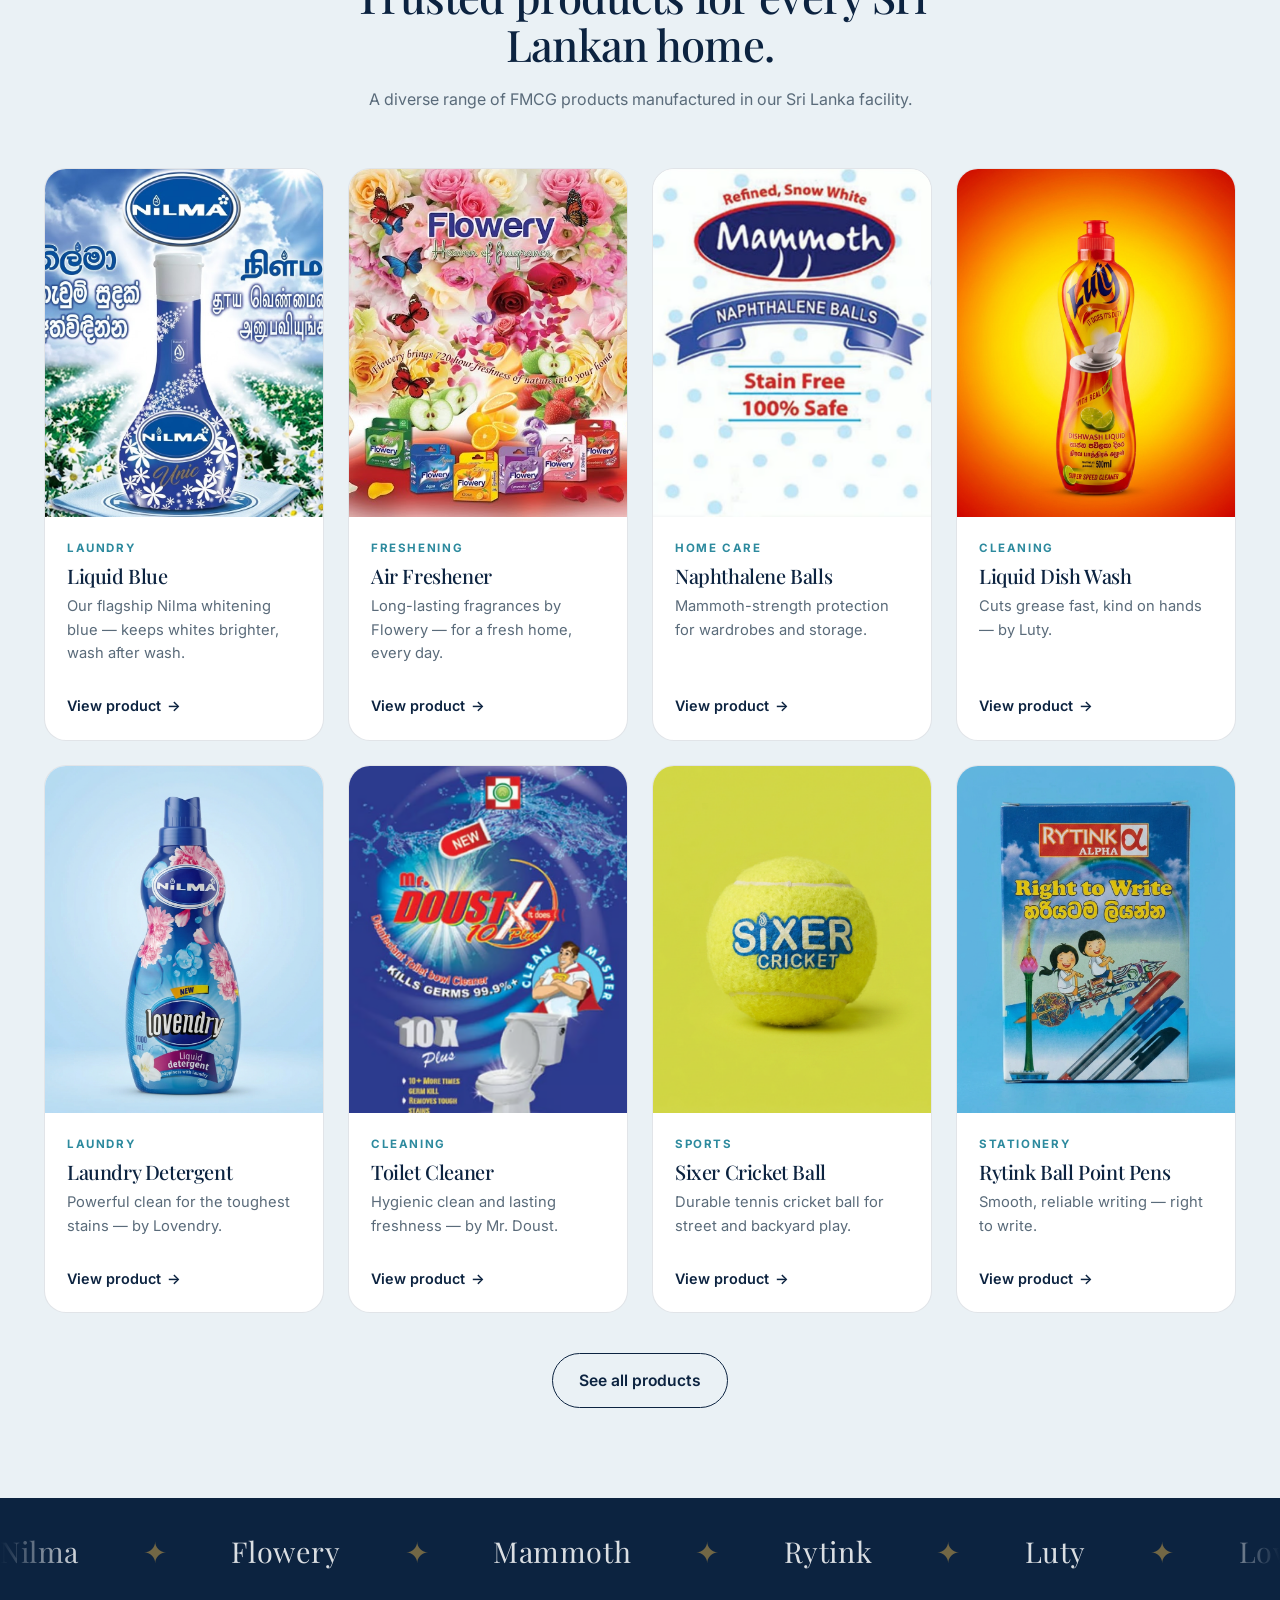
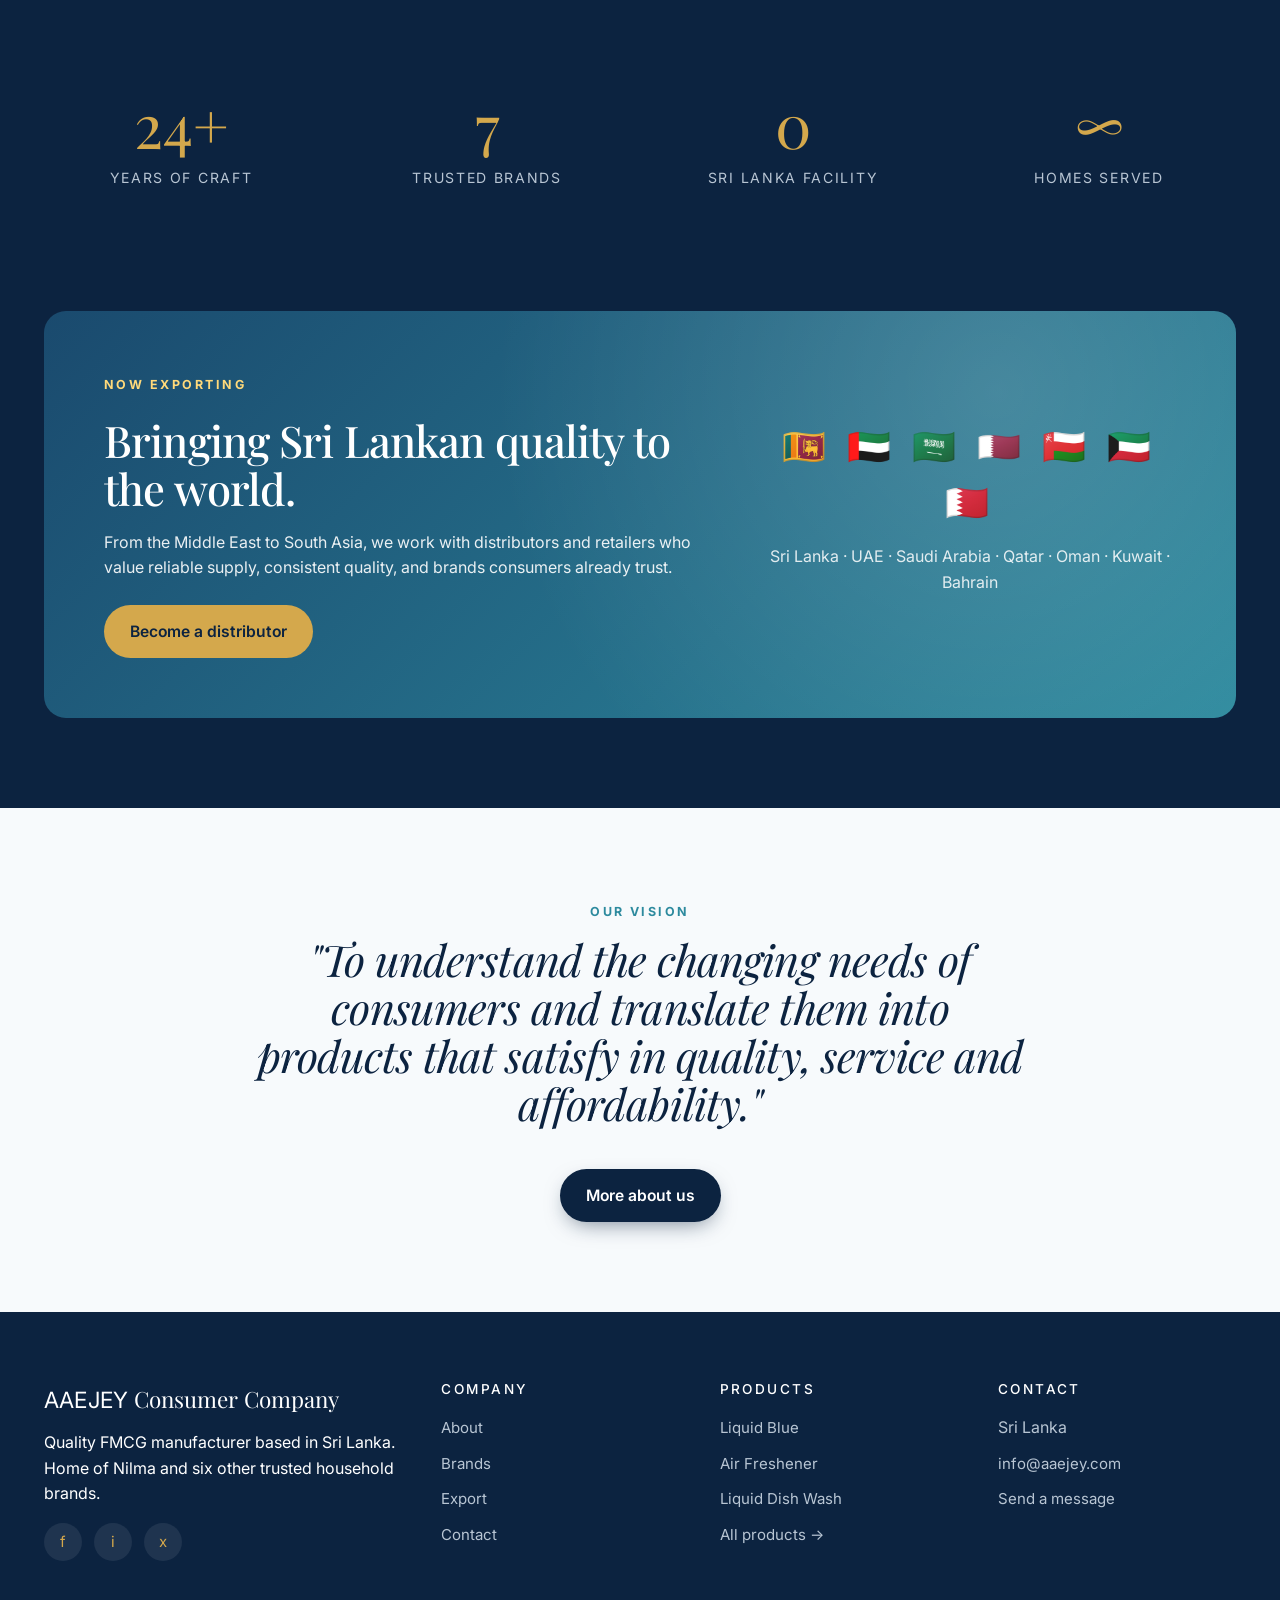
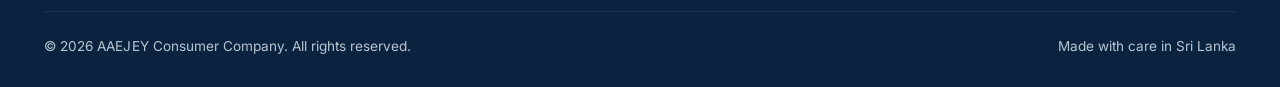
==== commit 4fafe8d3: "Changes Co-authored-by: abdulmalikhyder <215497698+abdulmalikhyder@users.noreply.github.com>" ====
--- a/public/index.html
+++ b/public/index.html
@@ -48,7 +48,7 @@
       <p class="hero-sub"><span class="aaejey-name">AAEJEY</span> Consumer Company manufactures trusted FMCG brands — Nilma, Flowery, Mammoth, Rytink, Luty, Lovendry &amp; Mr. Doust — delivering quality, service and affordability to homes across Sri Lanka and beyond.</p>
       <div class="hero-cta">
         <a href="products.html" class="btn btn-primary">Explore our products</a>
-        <a href="export.html" class="btn btn-ghost">For international buyers</a>
+        <a href="export.html" class="btn btn-ghost">For International Buyers</a>
       </div>
     </div>
     <div class="hero-collage reveal">
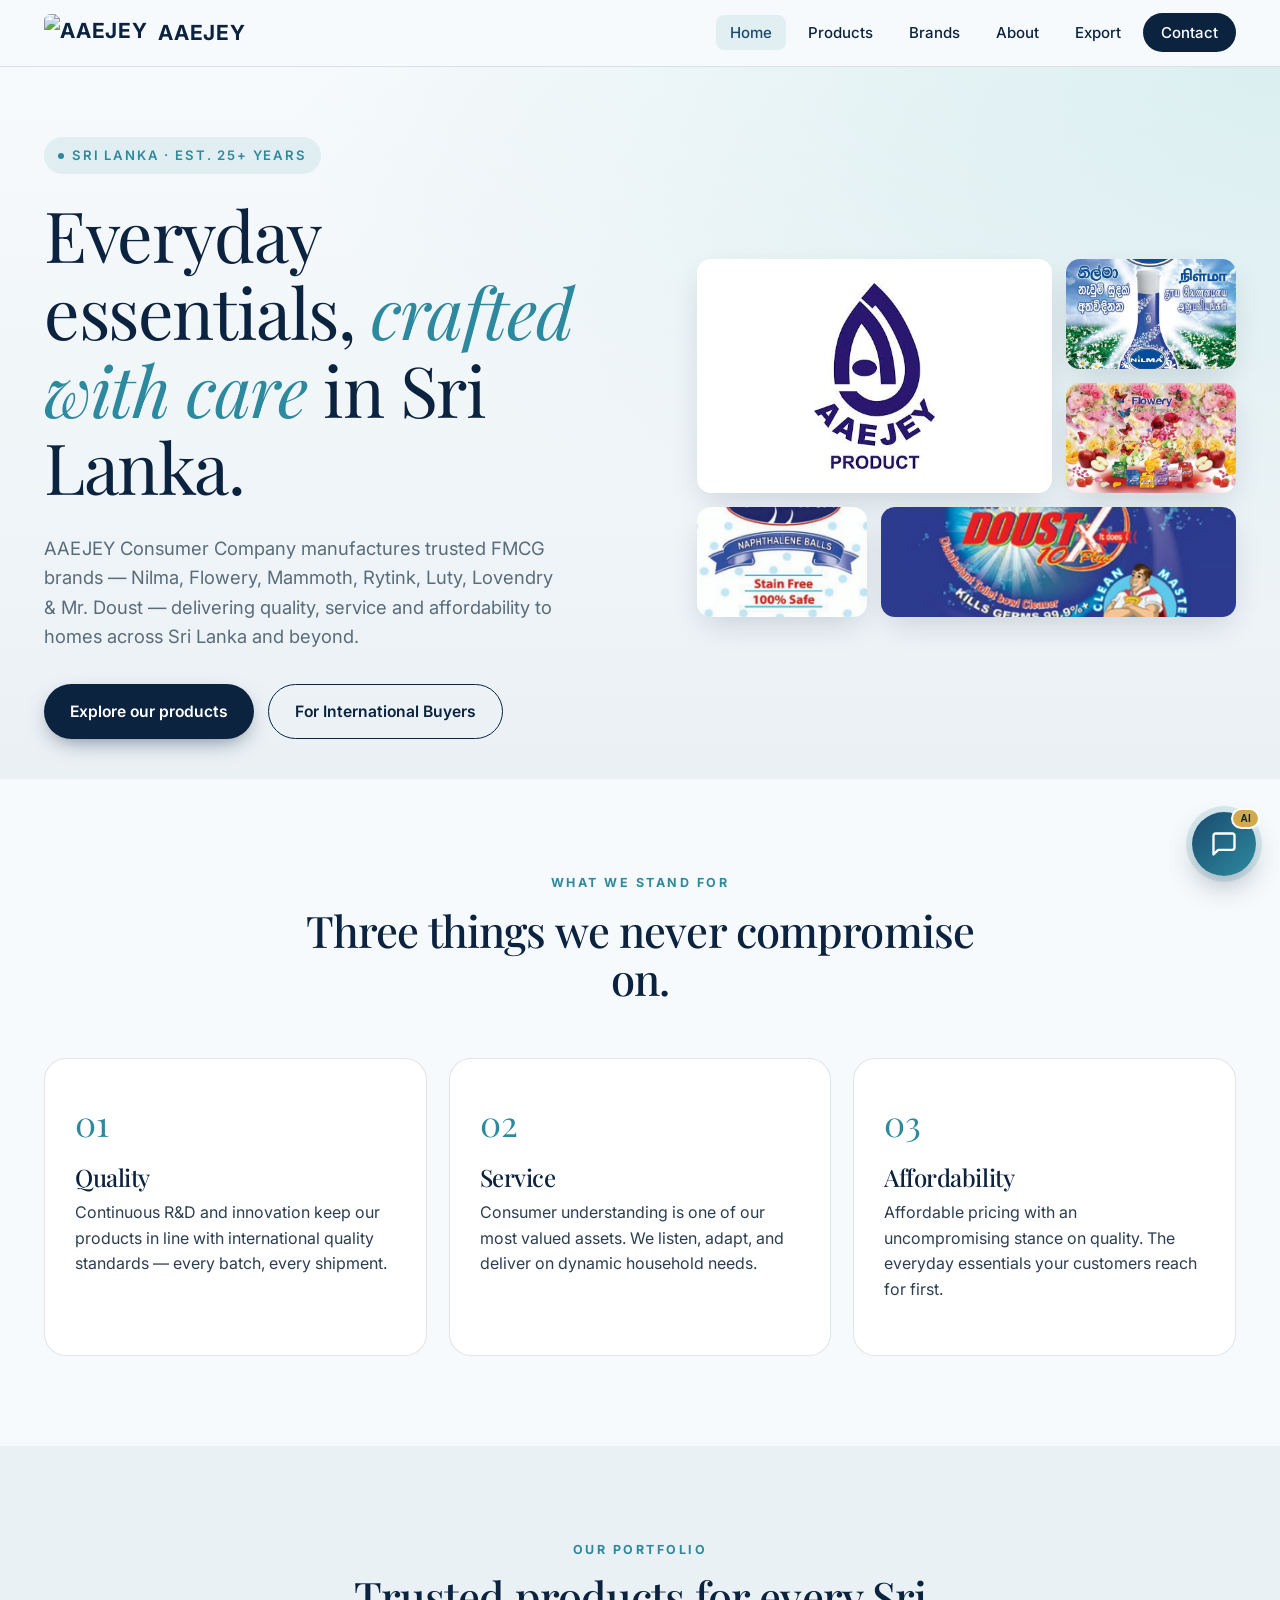
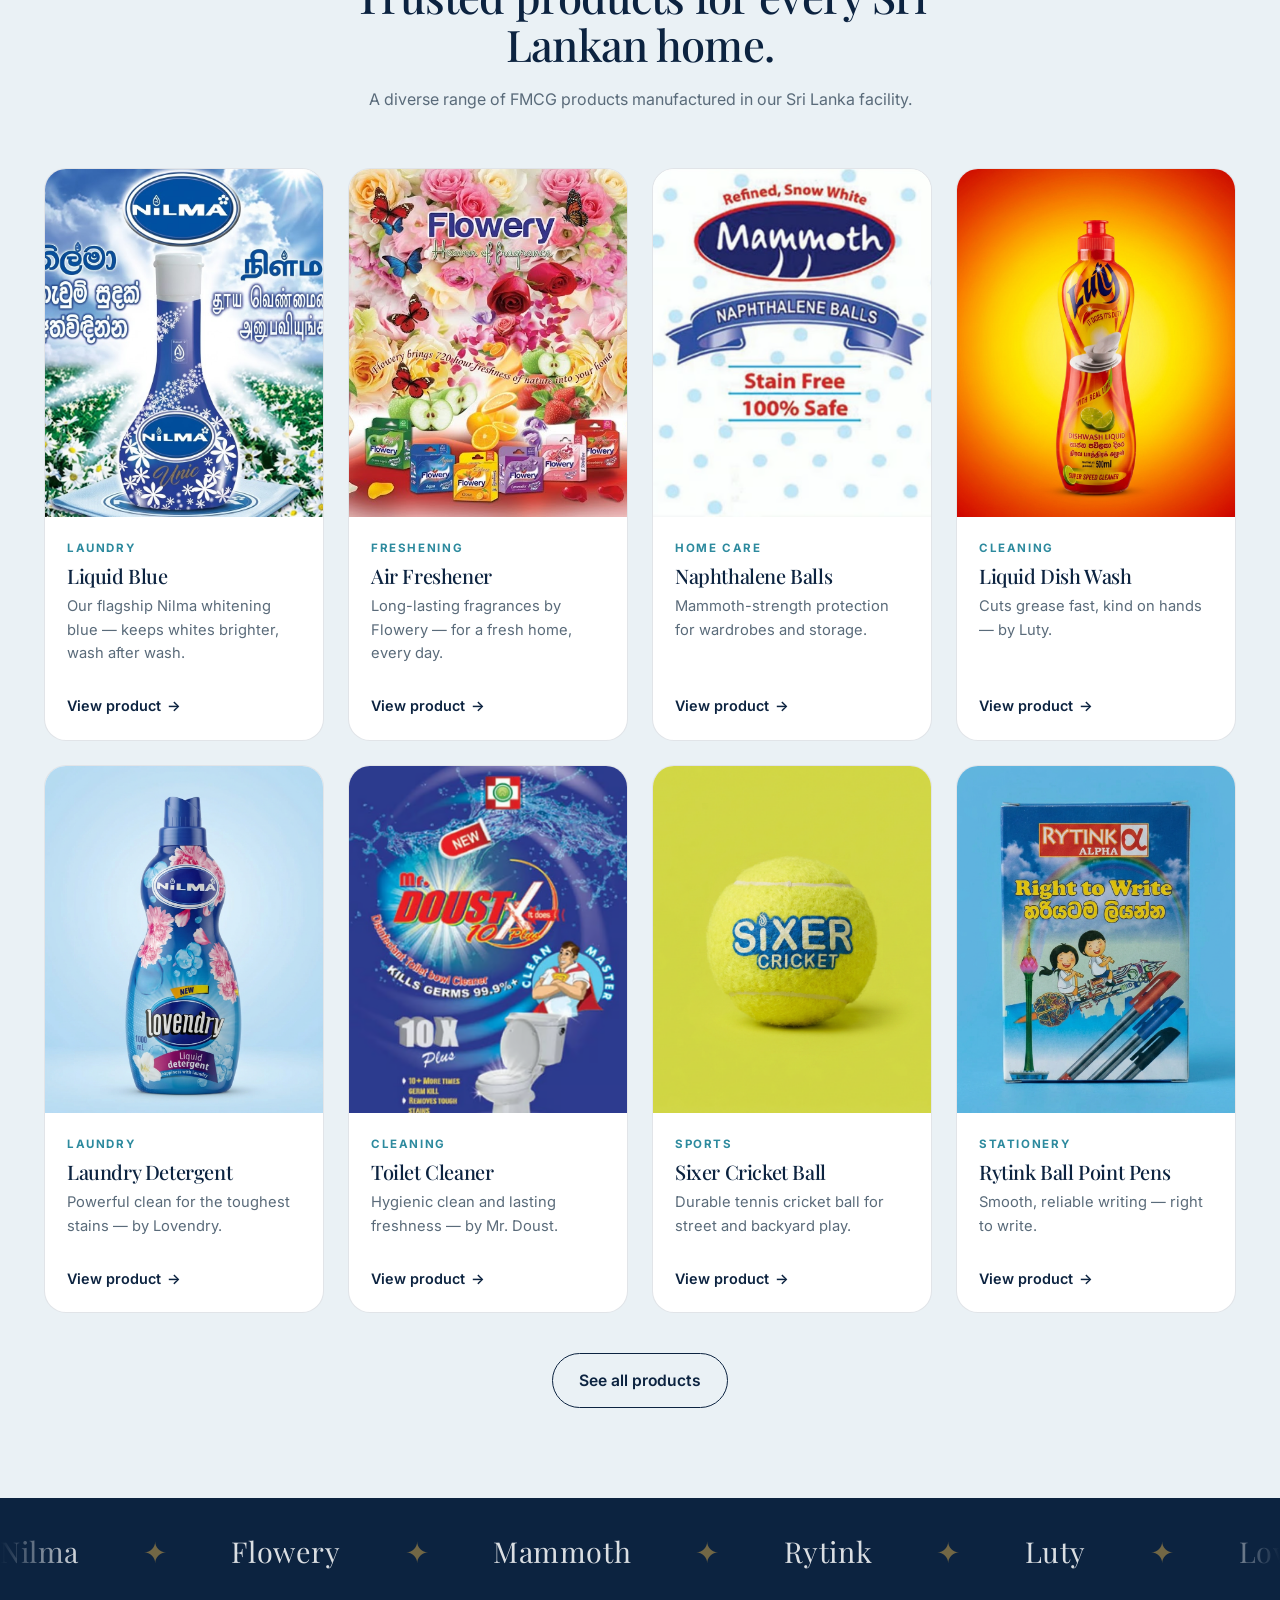
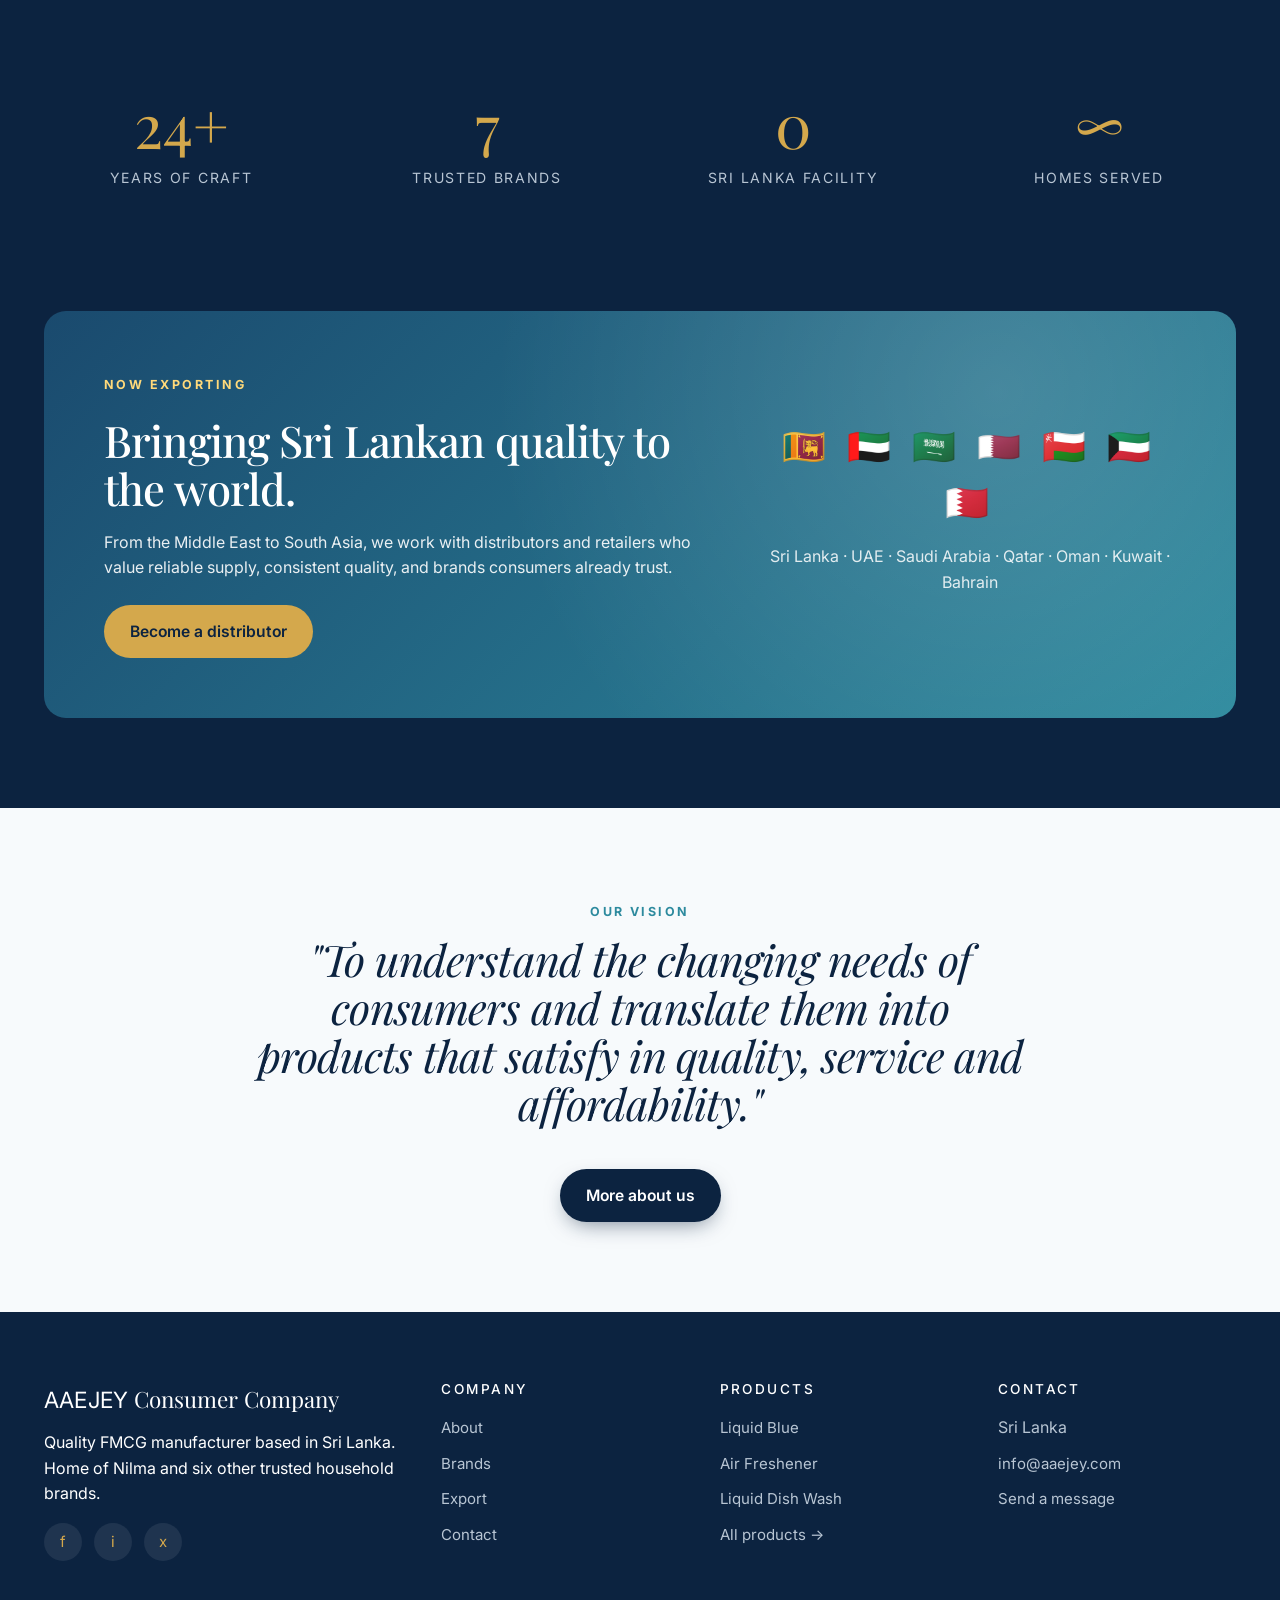
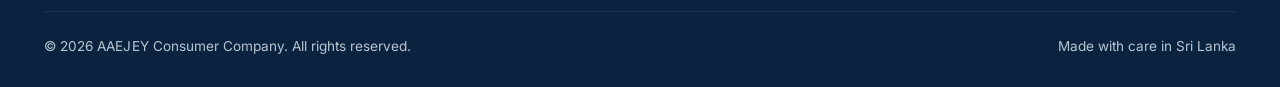
==== commit a2bb9098: "Changes Co-authored-by: abdulmalikhyder <215497698+abdulmalikhyder@users.noreply.github.com>" ====
--- a/public/index.html
+++ b/public/index.html
@@ -17,6 +17,7 @@
   <link rel="preconnect" href="https://fonts.gstatic.com" crossorigin />
   <link href="https://fonts.googleapis.com/css2?family=Playfair+Display:wght@400;500;600;700&family=Inter:wght@400;500;600;700&family=Amiri:wght@400;700&display=swap" rel="stylesheet" />
   <link rel="stylesheet" href="assets/css/styles.css" />
+  <link rel="stylesheet" href="assets/css/chatbot.css" />
 </head>
 <body>
 
@@ -280,5 +281,6 @@
 </footer>
 
 <script src="assets/js/main.js"></script>
+<script src="assets/js/chatbot.js"></script>
 </body>
 </html>
--- a/public/assets/css/chatbot.css
+++ b/public/assets/css/chatbot.css
@@ -0,0 +1,278 @@
+/* ============================================================
+   AAEJEY AI Chatbot — floating widget
+   ============================================================ */
+.chat-fab {
+  position: fixed;
+  right: 24px;
+  bottom: 24px;
+  z-index: 9998;
+  width: 64px;
+  height: 64px;
+  border-radius: 50%;
+  border: none;
+  cursor: pointer;
+  background: linear-gradient(135deg, #1a4a6e 0%, #2d8a9e 100%);
+  color: #fff;
+  box-shadow: 0 12px 32px -8px rgba(12, 35, 64, 0.45),
+    0 0 0 6px rgba(45, 138, 158, 0.15);
+  display: flex;
+  align-items: center;
+  justify-content: center;
+  transition: transform 0.25s ease, box-shadow 0.25s ease;
+}
+.chat-fab:hover { transform: translateY(-3px) scale(1.05); }
+.chat-fab svg { width: 28px; height: 28px; }
+.chat-fab .chat-fab-badge {
+  position: absolute;
+  top: -4px;
+  right: -4px;
+  background: #d4a84c;
+  color: #0c2340;
+  font-size: 10px;
+  font-weight: 700;
+  letter-spacing: 0.03em;
+  padding: 3px 7px;
+  border-radius: 999px;
+  border: 2px solid #fff;
+}
+
+.chat-panel {
+  position: fixed;
+  right: 24px;
+  bottom: 100px;
+  z-index: 9999;
+  width: 380px;
+  max-width: calc(100vw - 32px);
+  height: 560px;
+  max-height: calc(100vh - 140px);
+  background: #fff;
+  border-radius: 20px;
+  box-shadow: 0 30px 80px -20px rgba(12, 35, 64, 0.5);
+  display: none;
+  flex-direction: column;
+  overflow: hidden;
+  transform-origin: bottom right;
+  animation: chat-in 0.22s ease-out;
+  border: 1px solid rgba(12, 35, 64, 0.08);
+}
+.chat-panel.open { display: flex; }
+@keyframes chat-in {
+  from { opacity: 0; transform: translateY(8px) scale(0.97); }
+  to { opacity: 1; transform: translateY(0) scale(1); }
+}
+
+.chat-header {
+  background: linear-gradient(135deg, #0c2340 0%, #1a4a6e 100%);
+  color: #fff;
+  padding: 16px 18px;
+  display: flex;
+  align-items: center;
+  gap: 12px;
+}
+.chat-avatar {
+  width: 40px;
+  height: 40px;
+  border-radius: 50%;
+  background: linear-gradient(135deg, #2d8a9e, #5cbdb9);
+  display: flex;
+  align-items: center;
+  justify-content: center;
+  font-weight: 700;
+  font-size: 16px;
+  color: #fff;
+  flex-shrink: 0;
+  position: relative;
+}
+.chat-avatar::after {
+  content: "";
+  position: absolute;
+  right: -1px;
+  bottom: -1px;
+  width: 11px;
+  height: 11px;
+  background: #4ade80;
+  border-radius: 50%;
+  border: 2px solid #0c2340;
+}
+.chat-title { flex: 1; min-width: 0; }
+.chat-title-name {
+  font-family: "Playfair Display", Georgia, serif;
+  font-size: 16px;
+  font-weight: 600;
+  line-height: 1.2;
+}
+.chat-title-sub {
+  font-size: 12px;
+  color: rgba(255, 255, 255, 0.7);
+  margin-top: 2px;
+}
+.chat-close {
+  background: rgba(255, 255, 255, 0.1);
+  border: none;
+  color: #fff;
+  width: 32px;
+  height: 32px;
+  border-radius: 50%;
+  cursor: pointer;
+  display: flex;
+  align-items: center;
+  justify-content: center;
+  font-size: 18px;
+  transition: background 0.15s;
+}
+.chat-close:hover { background: rgba(255, 255, 255, 0.2); }
+
+.chat-body {
+  flex: 1;
+  overflow-y: auto;
+  padding: 18px;
+  background: #f7fafc;
+  display: flex;
+  flex-direction: column;
+  gap: 12px;
+  scroll-behavior: smooth;
+}
+
+.chat-msg {
+  display: flex;
+  gap: 8px;
+  animation: msg-in 0.2s ease-out;
+}
+@keyframes msg-in {
+  from { opacity: 0; transform: translateY(4px); }
+  to { opacity: 1; transform: translateY(0); }
+}
+.chat-msg-bubble {
+  max-width: 82%;
+  padding: 10px 14px;
+  border-radius: 16px;
+  font-size: 14px;
+  line-height: 1.5;
+  word-wrap: break-word;
+  white-space: pre-wrap;
+}
+.chat-msg.assistant .chat-msg-bubble {
+  background: #fff;
+  color: #0b1a2a;
+  border: 1px solid rgba(12, 35, 64, 0.08);
+  border-bottom-left-radius: 4px;
+}
+.chat-msg.user {
+  justify-content: flex-end;
+}
+.chat-msg.user .chat-msg-bubble {
+  background: linear-gradient(135deg, #1a4a6e, #2d8a9e);
+  color: #fff;
+  border-bottom-right-radius: 4px;
+}
+.chat-msg.error .chat-msg-bubble {
+  background: #fee2e2;
+  color: #991b1b;
+  border: 1px solid #fca5a5;
+}
+
+.chat-typing {
+  display: flex;
+  gap: 4px;
+  padding: 12px 14px;
+  background: #fff;
+  border: 1px solid rgba(12, 35, 64, 0.08);
+  border-radius: 16px;
+  border-bottom-left-radius: 4px;
+  width: fit-content;
+}
+.chat-typing span {
+  width: 7px;
+  height: 7px;
+  background: #2d8a9e;
+  border-radius: 50%;
+  animation: typing 1.2s infinite ease-in-out;
+}
+.chat-typing span:nth-child(2) { animation-delay: 0.15s; }
+.chat-typing span:nth-child(3) { animation-delay: 0.3s; }
+@keyframes typing {
+  0%, 60%, 100% { transform: translateY(0); opacity: 0.5; }
+  30% { transform: translateY(-5px); opacity: 1; }
+}
+
+.chat-suggestions {
+  display: flex;
+  flex-wrap: wrap;
+  gap: 6px;
+  padding: 0 4px;
+}
+.chat-chip {
+  background: #fff;
+  border: 1px solid rgba(45, 138, 158, 0.3);
+  color: #1a4a6e;
+  padding: 6px 12px;
+  border-radius: 999px;
+  font-size: 12px;
+  font-weight: 500;
+  cursor: pointer;
+  transition: all 0.15s;
+}
+.chat-chip:hover {
+  background: #2d8a9e;
+  color: #fff;
+  border-color: #2d8a9e;
+}
+
+.chat-input-row {
+  display: flex;
+  gap: 8px;
+  padding: 12px;
+  border-top: 1px solid rgba(12, 35, 64, 0.08);
+  background: #fff;
+}
+.chat-input {
+  flex: 1;
+  border: 1px solid rgba(12, 35, 64, 0.15);
+  border-radius: 999px;
+  padding: 10px 16px;
+  font-size: 14px;
+  font-family: inherit;
+  outline: none;
+  transition: border-color 0.15s, box-shadow 0.15s;
+  min-width: 0;
+}
+.chat-input:focus {
+  border-color: #2d8a9e;
+  box-shadow: 0 0 0 3px rgba(45, 138, 158, 0.15);
+}
+.chat-send {
+  background: linear-gradient(135deg, #1a4a6e, #2d8a9e);
+  color: #fff;
+  border: none;
+  width: 42px;
+  height: 42px;
+  border-radius: 50%;
+  cursor: pointer;
+  display: flex;
+  align-items: center;
+  justify-content: center;
+  flex-shrink: 0;
+  transition: transform 0.15s, opacity 0.15s;
+}
+.chat-send:hover:not(:disabled) { transform: scale(1.06); }
+.chat-send:disabled { opacity: 0.5; cursor: not-allowed; }
+.chat-send svg { width: 18px; height: 18px; }
+
+.chat-footer-note {
+  text-align: center;
+  font-size: 11px;
+  color: #5a6b7a;
+  padding: 6px 12px 10px;
+  background: #fff;
+}
+
+@media (max-width: 480px) {
+  .chat-panel {
+    right: 12px;
+    left: 12px;
+    bottom: 92px;
+    width: auto;
+    height: calc(100vh - 120px);
+  }
+  .chat-fab { right: 16px; bottom: 16px; }
+}
